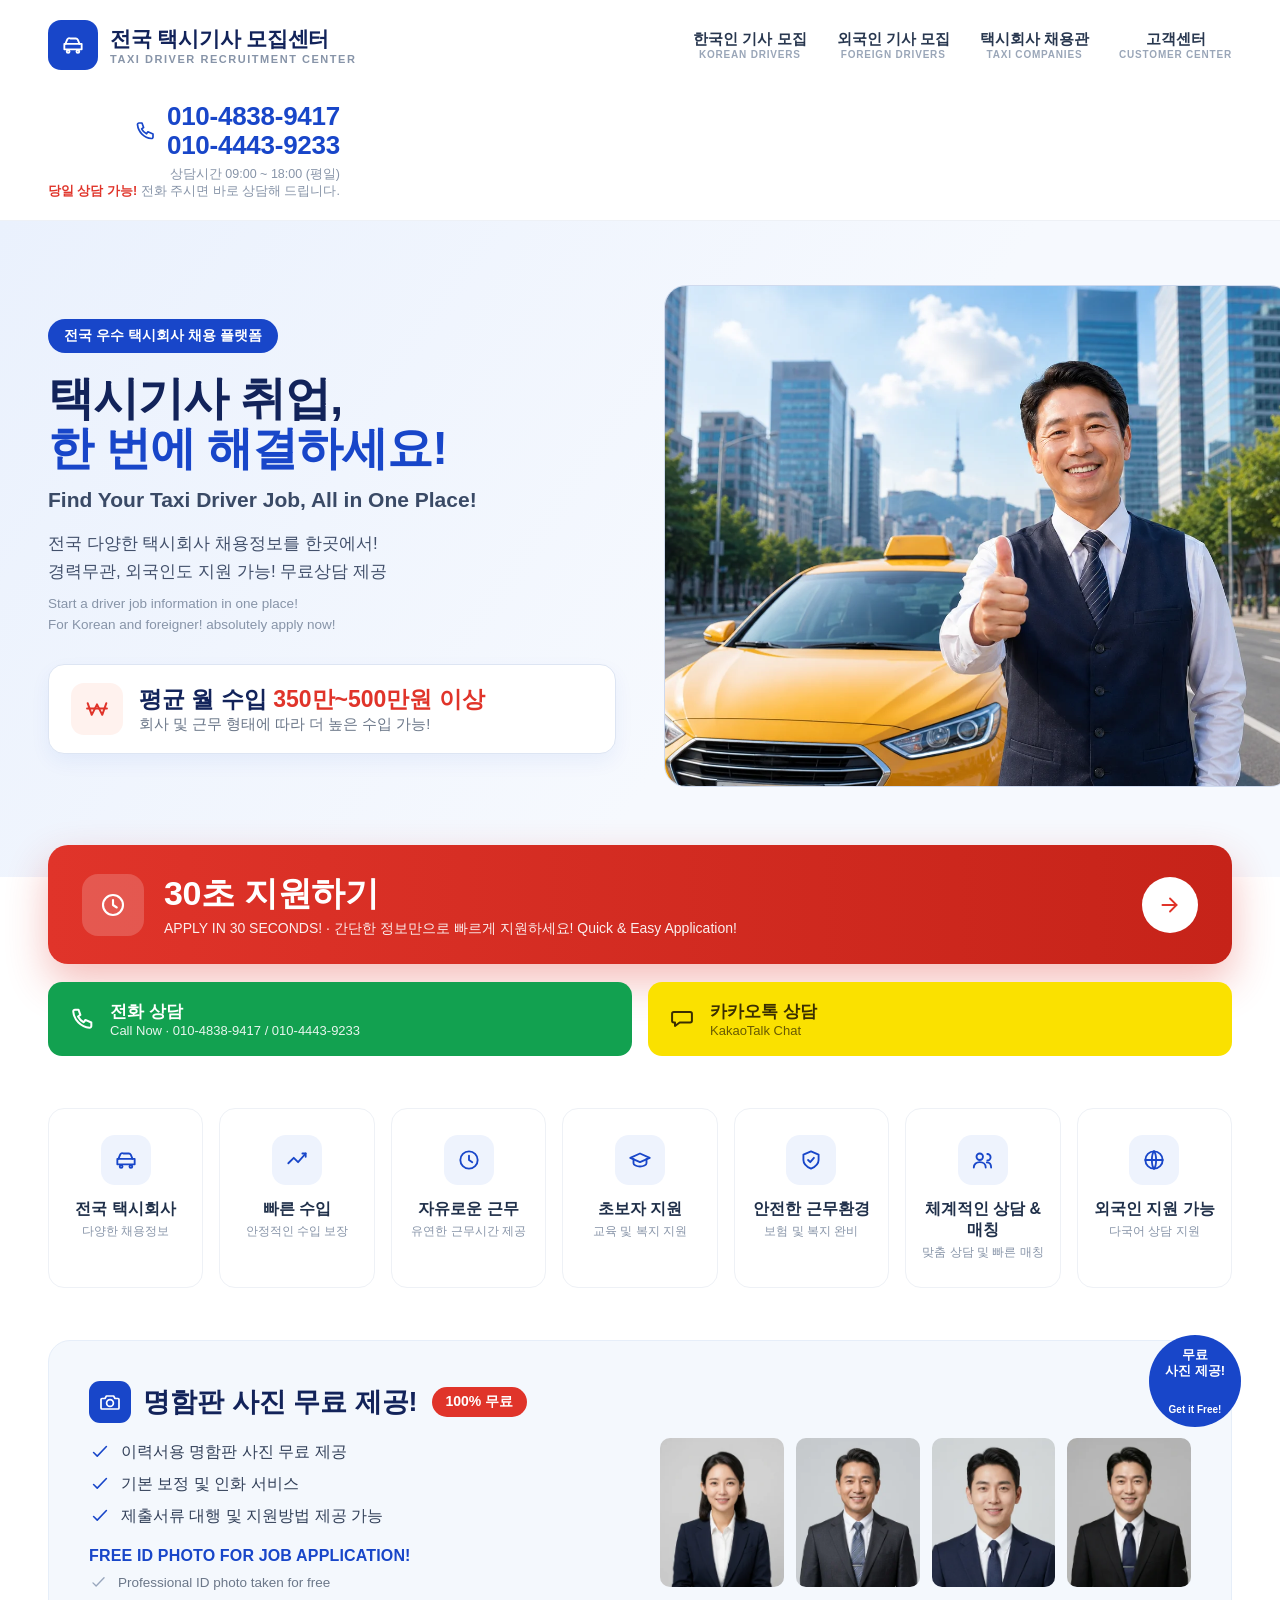
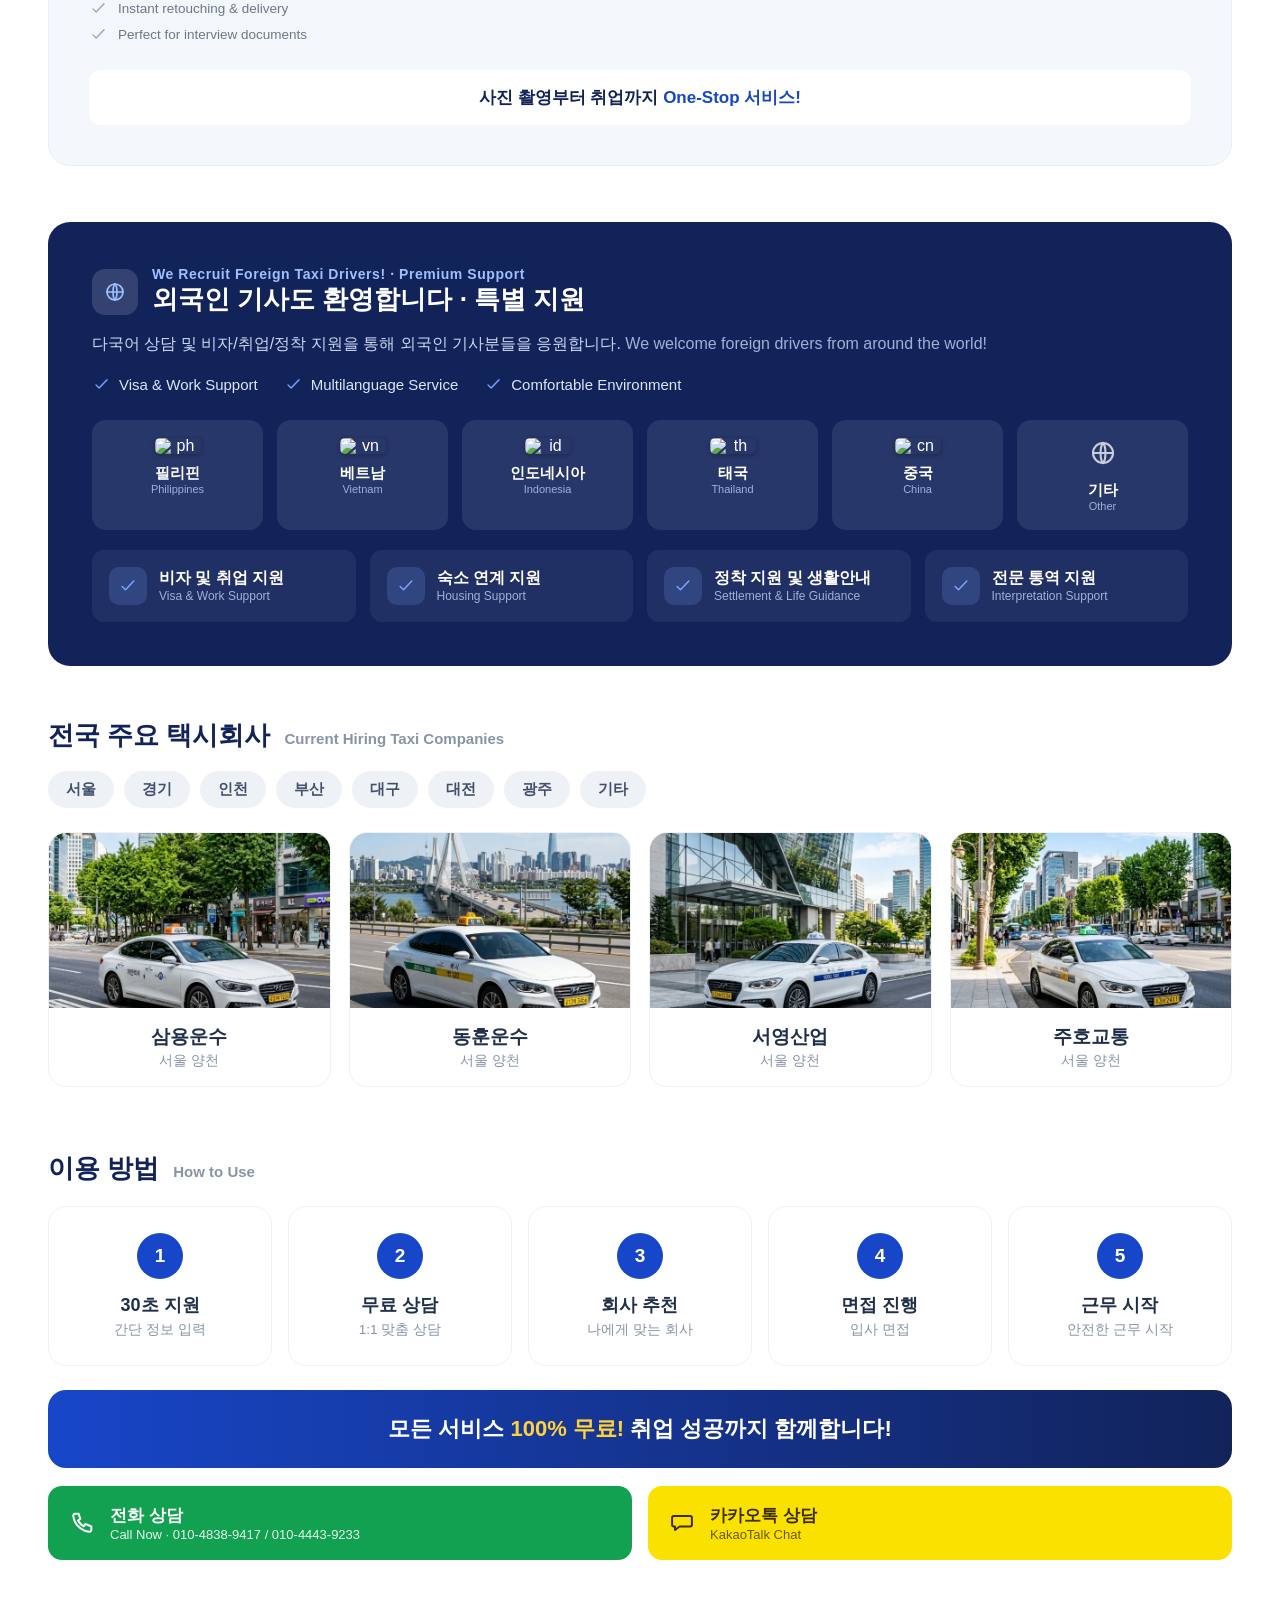
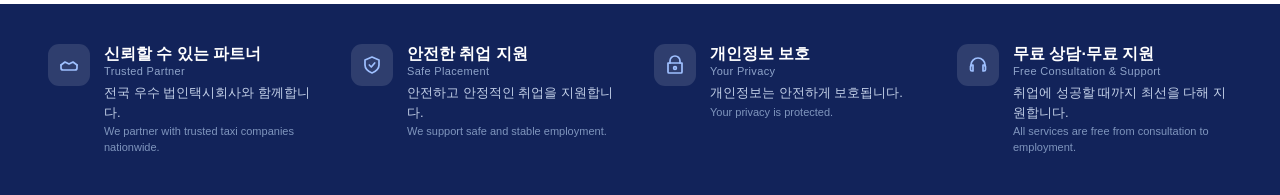
==== index.html @ dd4f8811 "택시기사 모집 랜딩페이지 초기 구현 Claude Design 원본(projectId bbf759b3)에서 4개 페이지를 정적 HTML로 재현하고, 준비 중 안내 페이지를 추가한다." ====
<!DOCTYPE html>
<html lang="ko">
<head>
<meta charset="utf-8">
<meta name="viewport" content="width=device-width, initial-scale=1">
<title>전국 택시기사 모집센터 | 택시기사 취업, 한 번에 해결하세요!</title>
<meta name="description" content="전국 다양한 택시회사 채용정보를 한곳에서! 경력무관, 외국인도 지원 가능! 무료상담 제공.">
<link rel="stylesheet" href="https://cdn.jsdelivr.net/gh/orioncactus/pretendard/dist/web/static/pretendard.css">
<link rel="stylesheet" href="assets/css/base.css">
<script src="assets/js/layout.js"></script>
<link rel="stylesheet" href="assets/css/landing.css">
</head>
<body>

<div class="page">

  <!-- header -->
  <site-header></site-header>

  <!-- hero -->
  <section class="hero">
    <div class="wrap hero-inner">
      <div class="hero-grid">
        <div>
          <span class="hero-badge">전국 우수 택시회사 채용 플랫폼</span>
          <h1 class="hero-title">택시기사 취업,<br><span>한 번에 해결하세요!</span></h1>
          <div class="hero-sub-en">Find Your Taxi Driver Job, All in One Place!</div>
          <p class="hero-desc">전국 다양한 택시회사 채용정보를 한곳에서!<br>경력무관, 외국인도 지원 가능! 무료상담 제공</p>
          <p class="hero-desc-en">Start a driver job information in one place!<br>For Korean and foreigner! absolutely apply now!</p>
          <div class="hero-income">
            <div class="hero-income-icon"><svg class="ico"><use href="#ic-won"/></svg></div>
            <div>
              <div class="hero-income-title">평균 월 수입 <span>350만~500만원 이상</span></div>
              <div class="hero-income-note">회사 및 근무 형태에 따라 더 높은 수입 가능!</div>
            </div>
          </div>
        </div>
        <div class="hero-photo">
          <img src="assets/img/hero.webp" alt="택시 앞에 선 택시기사">
        </div>
      </div>
    </div>
  </section>

  <!-- 30s CTA + consult -->
  <div class="wrap cta-wrap">
    <a href="#" class="cta-apply" data-apply-open>
      <div class="cta-apply-left">
        <div class="cta-apply-icon"><svg class="ico"><use href="#ic-clock"/></svg></div>
        <div>
          <div class="cta-apply-title">30초 지원하기</div>
          <div class="cta-apply-sub">APPLY IN 30 SECONDS! · 간단한 정보만으로 빠르게 지원하세요! Quick &amp; Easy Application!</div>
        </div>
      </div>
      <div class="cta-apply-arrow"><svg class="ico"><use href="#ic-arrow"/></svg></div>
    </a>
    <div class="consult-row">
      <a href="tel:01048389417" class="consult consult-call">
        <span class="consult-icon"><svg class="ico"><use href="#ic-phone"/></svg></span>
        <span><span class="consult-ko">전화 상담</span><span class="consult-en">Call Now · 010-4838-9417 / 010-4443-9233</span></span>
      </a>
      <a href="#" class="consult consult-kakao">
        <span class="consult-icon"><svg class="ico"><use href="#ic-chat"/></svg></span>
        <span><span class="consult-ko">카카오톡 상담</span><span class="consult-en">KakaoTalk Chat</span></span>
      </a>
    </div>
  </div>

  <!-- feature icons -->
  <section>
    <div class="wrap features-wrap">
      <div class="features">
        <div class="feature"><div class="feature-icon"><svg class="ico"><use href="#ic-car"/></svg></div><div class="feature-ko">전국 택시회사</div><div class="feature-en">다양한 채용정보</div></div>
        <div class="feature"><div class="feature-icon"><svg class="ico"><use href="#ic-income"/></svg></div><div class="feature-ko">빠른 수입</div><div class="feature-en">안정적인 수입 보장</div></div>
        <div class="feature"><div class="feature-icon"><svg class="ico"><use href="#ic-clock"/></svg></div><div class="feature-ko">자유로운 근무</div><div class="feature-en">유연한 근무시간 제공</div></div>
        <div class="feature"><div class="feature-icon"><svg class="ico"><use href="#ic-edu"/></svg></div><div class="feature-ko">초보자 지원</div><div class="feature-en">교육 및 복지 지원</div></div>
        <div class="feature"><div class="feature-icon"><svg class="ico"><use href="#ic-shield"/></svg></div><div class="feature-ko">안전한 근무환경</div><div class="feature-en">보험 및 복지 완비</div></div>
        <div class="feature"><div class="feature-icon"><svg class="ico"><use href="#ic-match"/></svg></div><div class="feature-ko">체계적인 상담 &amp; 매칭</div><div class="feature-en">맞춤 상담 및 빠른 매칭</div></div>
        <div class="feature"><div class="feature-icon"><svg class="ico"><use href="#ic-globe"/></svg></div><div class="feature-ko">외국인 지원 가능</div><div class="feature-en">다국어 상담 지원</div></div>
      </div>
    </div>
  </section>

  <!-- ID photo -->
  <section>
    <div class="wrap idphoto-wrap">
      <div class="idphoto">
        <div class="idphoto-grid">
          <div>
            <div class="idphoto-head">
              <div class="idphoto-head-main">
                <div class="idphoto-head-icon"><svg class="ico"><use href="#ic-camera"/></svg></div>
                <span class="idphoto-title">명함판 사진 무료 제공!</span>
              </div>
              <span class="idphoto-free">100% 무료</span>
            </div>
            <div class="idphoto-list-ko">
              <div><span class="tick"><svg class="ico"><use href="#ic-check"/></svg></span>이력서용 명함판 사진 무료 제공</div>
              <div><span class="tick"><svg class="ico"><use href="#ic-check"/></svg></span>기본 보정 및 인화 서비스</div>
              <div><span class="tick"><svg class="ico"><use href="#ic-check"/></svg></span>제출서류 대행 및 지원방법 제공 가능</div>
            </div>
            <div class="idphoto-en-title">FREE ID PHOTO FOR JOB APPLICATION!</div>
            <div class="idphoto-list-en">
              <div><span class="tick tick-en"><svg class="ico"><use href="#ic-check"/></svg></span>Professional ID photo taken for free</div>
              <div><span class="tick tick-en"><svg class="ico"><use href="#ic-check"/></svg></span>Instant retouching &amp; delivery</div>
              <div><span class="tick tick-en"><svg class="ico"><use href="#ic-check"/></svg></span>Perfect for interview documents</div>
            </div>
          </div>
          <div class="idphoto-photos">
            <div class="idphoto-shot"><img src="assets/img/id-1.webp" alt="명함판 사진"></div>
            <div class="idphoto-shot"><img src="assets/img/id-2.webp" alt="명함판 사진"></div>
            <div class="idphoto-shot"><img src="assets/img/id-3.webp" alt="명함판 사진"></div>
            <div class="idphoto-shot"><img src="assets/img/id-4.webp" alt="명함판 사진"></div>
          </div>
        </div>
        <div class="idphoto-onestop">사진 촬영부터 취업까지 <span>One-Stop 서비스!</span></div>
        <div class="idphoto-stamp">무료<br>사진 제공!<span>Get it Free!</span></div>
      </div>
    </div>
  </section>

  <!-- foreign combined block -->
  <section>
    <div class="wrap foreign-wrap">
      <div class="foreign">
        <div class="foreign-head">
          <div class="foreign-head-icon"><svg class="ico"><use href="#ic-globe"/></svg></div>
          <div>
            <div class="foreign-head-en">We Recruit Foreign Taxi Drivers! · Premium Support</div>
            <div class="foreign-head-ko">외국인 기사도 환영합니다 · 특별 지원</div>
          </div>
        </div>
        <p class="foreign-desc">다국어 상담 및 비자/취업/정착 지원을 통해 외국인 기사분들을 응원합니다. <span>We welcome foreign drivers from around the world!</span></p>
        <div class="foreign-benefits">
          <div><span class="tick tick-blue"><svg class="ico"><use href="#ic-check"/></svg></span>Visa &amp; Work Support</div>
          <div><span class="tick tick-blue"><svg class="ico"><use href="#ic-check"/></svg></span>Multilanguage Service</div>
          <div><span class="tick tick-blue"><svg class="ico"><use href="#ic-check"/></svg></span>Comfortable Environment</div>
        </div>
        <div class="countries">
          <div class="country"><div class="country-flag"><img src="https://flagcdn.com/w80/ph.png" srcset="https://flagcdn.com/w160/ph.png 2x" alt="ph"></div><div class="country-ko">필리핀</div><div class="country-en">Philippines</div></div>
          <div class="country"><div class="country-flag"><img src="https://flagcdn.com/w80/vn.png" srcset="https://flagcdn.com/w160/vn.png 2x" alt="vn"></div><div class="country-ko">베트남</div><div class="country-en">Vietnam</div></div>
          <div class="country"><div class="country-flag"><img src="https://flagcdn.com/w80/id.png" srcset="https://flagcdn.com/w160/id.png 2x" alt="id"></div><div class="country-ko">인도네시아</div><div class="country-en">Indonesia</div></div>
          <div class="country"><div class="country-flag"><img src="https://flagcdn.com/w80/th.png" srcset="https://flagcdn.com/w160/th.png 2x" alt="th"></div><div class="country-ko">태국</div><div class="country-en">Thailand</div></div>
          <div class="country"><div class="country-flag"><img src="https://flagcdn.com/w80/cn.png" srcset="https://flagcdn.com/w160/cn.png 2x" alt="cn"></div><div class="country-ko">중국</div><div class="country-en">China</div></div>
          <div class="country"><div class="country-flag"><span class="country-other"><svg class="ico"><use href="#ic-globe"/></svg></span></div><div class="country-ko">기타</div><div class="country-en">Other</div></div>
        </div>
        <div class="supports">
          <div class="support"><span class="support-icon"><svg class="ico"><use href="#ic-check"/></svg></span><div><div class="support-ko">비자 및 취업 지원</div><div class="support-en">Visa &amp; Work Support</div></div></div>
          <div class="support"><span class="support-icon"><svg class="ico"><use href="#ic-check"/></svg></span><div><div class="support-ko">숙소 연계 지원</div><div class="support-en">Housing Support</div></div></div>
          <div class="support"><span class="support-icon"><svg class="ico"><use href="#ic-check"/></svg></span><div><div class="support-ko">정착 지원 및 생활안내</div><div class="support-en">Settlement &amp; Life Guidance</div></div></div>
          <div class="support"><span class="support-icon"><svg class="ico"><use href="#ic-check"/></svg></span><div><div class="support-ko">전문 통역 지원</div><div class="support-en">Interpretation Support</div></div></div>
        </div>
      </div>
    </div>
  </section>

  <!-- companies -->
  <section id="companies">
    <div class="wrap companies-wrap">
      <div class="section-head"><span class="section-ko">전국 주요 택시회사</span><span class="section-en">Current Hiring Taxi Companies</span></div>
      <div class="regions">
        <span>서울</span><span>경기</span><span>인천</span><span>부산</span><span>대구</span><span>대전</span><span>광주</span><span>기타</span>
      </div>
      <div class="companies">
        <div class="company"><div class="company-photo"><img src="assets/img/company-1.webp" alt="삼용운수"></div><div class="company-body"><div class="company-name">삼용운수</div><div class="company-loc">서울 양천</div></div></div>
        <div class="company"><div class="company-photo"><img src="assets/img/company-2.webp" alt="동훈운수"></div><div class="company-body"><div class="company-name">동훈운수</div><div class="company-loc">서울 양천</div></div></div>
        <div class="company"><div class="company-photo"><img src="assets/img/company-3.webp" alt="서영산업"></div><div class="company-body"><div class="company-name">서영산업</div><div class="company-loc">서울 양천</div></div></div>
        <div class="company"><div class="company-photo"><img src="assets/img/company-4.webp" alt="주호교통"></div><div class="company-body"><div class="company-name">주호교통</div><div class="company-loc">서울 양천</div></div></div>
      </div>
    </div>
  </section>

  <!-- how to use -->
  <section>
    <div class="wrap steps-wrap">
      <div class="section-head"><span class="section-ko">이용 방법</span><span class="section-en">How to Use</span></div>
      <div class="steps">
        <div class="step"><div class="step-n">1</div><div class="step-ko">30초 지원</div><div class="step-en">간단 정보 입력</div></div>
        <div class="step"><div class="step-n">2</div><div class="step-ko">무료 상담</div><div class="step-en">1:1 맞춤 상담</div></div>
        <div class="step"><div class="step-n">3</div><div class="step-ko">회사 추천</div><div class="step-en">나에게 맞는 회사</div></div>
        <div class="step"><div class="step-n">4</div><div class="step-ko">면접 진행</div><div class="step-en">입사 면접</div></div>
        <div class="step"><div class="step-n">5</div><div class="step-ko">근무 시작</div><div class="step-en">안전한 근무 시작</div></div>
      </div>
      <div class="steps-banner">모든 서비스 <span>100% 무료!</span> 취업 성공까지 함께합니다!</div>
      <div class="consult-row consult-row-bottom">
        <a href="tel:01048389417" class="consult consult-call">
          <span class="consult-icon"><svg class="ico"><use href="#ic-phone"/></svg></span>
          <span><span class="consult-ko">전화 상담</span><span class="consult-en">Call Now · 010-4838-9417 / 010-4443-9233</span></span>
        </a>
        <a href="#" class="consult consult-kakao">
          <span class="consult-icon"><svg class="ico"><use href="#ic-chat"/></svg></span>
          <span><span class="consult-ko">카카오톡 상담</span><span class="consult-en">KakaoTalk Chat</span></span>
        </a>
      </div>
    </div>
  </section>

  <!-- footer -->
  <site-footer></site-footer>

</div>

<script src="assets/js/main.js"></script>
</body>
</html>
---- assets/css/base.css ----
/* 공통: 리셋 / 아이콘 / 헤더 / 푸터 / 상담 버튼 / 지원 모달 */

*{box-sizing:border-box;margin:0;padding:0}
html{-webkit-text-size-adjust:100%}
body{font-family:'Pretendard',-apple-system,BlinkMacSystemFont,sans-serif;-webkit-font-smoothing:antialiased;text-rendering:optimizeLegibility}
body.nav-open{overflow:hidden}
a{color:inherit;text-decoration:none}
a:hover{opacity:.88}
img{display:block;max-width:100%}

@media (prefers-reduced-motion:reduce){
  *{animation-duration:.01ms!important;animation-iteration-count:1!important;transition-duration:.01ms!important}
}

/* 화면에는 숨기고 스크린리더에만 읽히는 텍스트 */
.sr-only{position:absolute;width:1px;height:1px;padding:0;margin:-1px;overflow:hidden;clip:rect(0,0,0,0);white-space:nowrap;border:0}

.sprite{display:none}
.ico{width:100%;height:100%;display:block;fill:none;stroke:currentColor;stroke-width:1.7;stroke-linecap:round;stroke-linejoin:round}
.ico-fill{fill:currentColor;stroke:none}

.page{width:100%;background:#fff;color:#16233d}
.wrap{max-width:1400px;margin:0 auto;width:100%}

/* ---------- header ---------- */
.site-header{border-bottom:1px solid #eef1f6;background:#fff}
.header-inner{padding:20px 48px;display:flex;align-items:center;justify-content:space-between;gap:32px;flex-wrap:wrap}
.brand{display:flex;align-items:center;gap:12px}
.brand-mark{width:50px;height:50px;border-radius:13px;background:#1846c9;color:#fff;padding:12px;flex:none}
.brand-ko{font-size:21px;font-weight:800;color:#12235a;letter-spacing:-.01em}
.brand-en{font-size:11px;letter-spacing:.14em;color:#8794a8;font-weight:600}
.site-nav{display:flex;gap:30px;flex-wrap:wrap}
.site-nav a{text-align:center}
.nav-ko{display:block;font-size:15px;font-weight:700;color:#28374f}
.nav-en{display:block;font-size:10px;letter-spacing:.08em;color:#9aa6b8;font-weight:600}
.site-nav a.is-active .nav-ko{color:#1846c9}

/* 데스크톱에서는 햄버거·드로어 전용 요소를 숨긴다 */
.header-actions{display:none}
.nav-head{display:none}
.nav-contact{display:none}
.nav-backdrop{display:none}
.header-contact{text-align:right}
.header-tel{display:flex;align-items:center;gap:10px;justify-content:flex-end;color:#1846c9;font-weight:800;font-size:26px;letter-spacing:-.01em}
.tel-icon{width:24px;height:24px;display:block;flex:none}
.tel-nums{display:flex;flex-direction:column;align-items:flex-start;line-height:1.12}
.header-hours{font-size:12.5px;color:#8794a8;margin-top:6px}
.header-today{font-size:12.5px;color:#e0342a;font-weight:700}
.header-today span{color:#8794a8;font-weight:500}

/* ---------- section head ---------- */
.section-head{display:flex;align-items:baseline;gap:14px;flex-wrap:wrap}
.section-ko{font-size:26px;font-weight:800;color:#12235a}
.section-en{font-size:15px;color:#8794a8;font-weight:600}

/* ---------- consult buttons ---------- */
.consult-row{padding-top:18px;display:grid;grid-template-columns:repeat(auto-fit,minmax(min(100%, 240px), 1fr));gap:16px}
.consult{display:flex;align-items:center;gap:14px;border-radius:14px;padding:18px 20px}
.consult-call{background:#12a150;color:#fff}
.consult-kakao{background:#fae100;color:#3a2e00}
.consult-icon{width:28px;height:28px;display:block;flex:none}
.consult-ko{display:block;font-size:17px;font-weight:700}
.consult-en{display:block;font-size:13px;opacity:.9}
.consult-kakao .consult-en{opacity:.75}

/* ---------- footer ---------- */
.site-footer{background:#12235a;color:#fff}
.footer-inner{padding:40px 48px;display:grid;grid-template-columns:repeat(auto-fit,minmax(min(100%, 260px), 1fr));gap:28px}
.footer-col{display:flex;gap:14px}
.footer-icon{width:42px;height:42px;display:block;background:rgba(255,255,255,.12);border-radius:11px;padding:9px;flex:none;color:#9fc0ff}
.footer-ko{font-size:16px;font-weight:800}
.footer-en{font-size:11px;color:#8ea3c9;letter-spacing:.03em}
.footer-d1{font-size:13px;color:#c3d0e8;margin-top:6px;line-height:1.5}
.footer-d2{font-size:11px;color:#7f95bd;margin-top:2px;line-height:1.4}

/* ---------- apply modal ---------- */
@keyframes popIn{0%{transform:scale(.94);opacity:0}100%{transform:scale(1);opacity:1}}
.modal-overlay{position:fixed;inset:0;z-index:1000;background:rgba(10,20,45,.55);backdrop-filter:blur(3px);display:flex;align-items:flex-start;justify-content:center;padding:32px 16px;overflow:auto}
.modal-overlay[hidden]{display:none}
.modal{max-width:720px;width:100%;background:#fff;border-radius:22px;overflow:hidden;box-shadow:0 30px 80px rgba(0,0,0,.42);position:relative;animation:popIn .3s ease}
.modal-close{position:absolute;top:16px;right:16px;z-index:5;width:40px;height:40px;border:none;border-radius:50%;background:rgba(255,255,255,.18);color:#fff;cursor:pointer;padding:9px}

.modal-hero{background:linear-gradient(120deg,#1846c9 0%,#12235a 100%);padding:34px 40px;display:grid;grid-template-columns:1.2fr .8fr;gap:16px;align-items:center}
.modal-hero-title{font-size:clamp(34px,4.4vw,48px);font-weight:800;line-height:1.02;letter-spacing:-.02em;color:#fff}
.modal-hero-title span{color:#ffd23c}
.modal-hero-title-en{font-size:clamp(20px,2.6vw,26px);font-weight:800;color:#fff;letter-spacing:-.01em;margin-top:4px}
.modal-hero-rule{width:44px;height:3px;background:rgba(255,255,255,.4);border-radius:2px;margin:16px 0 12px}
.modal-hero-ko{font-size:17px;font-weight:700;color:#fff}
.modal-hero-en{font-size:14px;color:#c3d0ee;margin-top:3px}
.modal-hero-badge-box{display:flex;align-items:center;justify-content:center}
.modal-hero-badge{width:128px;height:128px;border-radius:50%;background:rgba(255,255,255,.1);border:3px solid rgba(255,255,255,.35);display:grid;place-items:center;text-align:center;flex:none;position:relative}
.modal-hero-badge-tab{position:absolute;top:-9px;width:16px;height:14px;border-radius:4px;background:#fff}
.modal-hero-badge-n{font-size:44px;font-weight:800;color:#fff;line-height:1}
.modal-hero-badge-sec{font-size:14px;font-weight:800;letter-spacing:.22em;color:#ffd23c;margin-top:-2px}

.modal-chips{padding:20px 40px;border-bottom:1px solid #eef1f6;display:grid;grid-template-columns:1fr 1fr;gap:14px}
.modal-chip{display:flex;align-items:center;gap:13px}
.modal-chip-icon{width:44px;height:44px;border-radius:12px;background:#eef3fd;color:#1846c9;padding:11px;flex:none}
.modal-chip-ko{font-size:15px;font-weight:800;color:#12235a;line-height:1.2}
.modal-chip-en{font-size:12px;color:#8794a8;margin-top:2px}

.modal-body{padding:30px 40px 38px}
.modal-form-head{display:flex;align-items:center;gap:14px;justify-content:center;text-align:center}
.modal-form-head-icon{width:52px;height:52px;border-radius:14px;background:#1846c9;color:#fff;padding:13px;flex:none}
.modal-form-ko{font-size:24px;font-weight:800;color:#12235a;letter-spacing:-.01em}
.modal-form-en{font-size:16px;font-weight:700;color:#1846c9}
.modal-divider{height:1px;background:#e6ecf5;margin:24px 0 28px}

.apply-form[hidden]{display:none}
.field-label{display:flex;align-items:center;gap:10px}
.field-n{width:26px;height:26px;border-radius:7px;background:#1846c9;color:#fff;display:grid;place-items:center;font-size:14px;font-weight:800;flex:none}
.field-text{font-size:17px;font-weight:800;color:#20304a}
.req{color:#e0342a}
.field-input{width:100%;margin:11px 0 22px;padding:16px 18px;font-size:16px;font-family:'Pretendard',sans-serif;color:#16233d;background:#f7f9fc;border:1.5px solid #dde5f3;border-radius:12px}
.field-input-tight{margin:11px 0 6px}
.field-input::placeholder{color:#9aa6b8}
.field-input:focus{outline:none;border-color:#1846c9;box-shadow:0 0 0 4px rgba(24,70,201,.12)}
.field-error-slot{min-height:22px;padding:4px 2px 0}
.field-error{font-size:13.5px;color:#e0342a;font-weight:600}
/* 봇만 채우는 허니팟. 화면에서 완전히 감추되 display:none 은 피한다. */
.apply-honey{position:absolute;left:-9999px;width:1px;height:1px;opacity:0}
.apply-submit{width:100%;margin-top:12px;border:none;cursor:pointer;display:flex;align-items:center;justify-content:center;gap:18px;background:linear-gradient(90deg,#1846c9,#1236a3);color:#fff;border-radius:14px;padding:20px;font-family:'Pretendard',sans-serif;box-shadow:0 14px 30px rgba(24,70,201,.3)}
.apply-submit:disabled{cursor:progress;opacity:.72;box-shadow:none}
.apply-submit-left{display:flex;align-items:center;gap:12px}
.apply-submit-icon{width:25px;height:25px;display:block}
.apply-submit-ko{font-size:21px;font-weight:800}
.apply-submit-sep{width:1px;height:26px;background:rgba(255,255,255,.35)}
.apply-submit-en{font-size:21px;font-weight:800;color:#ffd23c;letter-spacing:.02em}

.apply-done{background:#f1faf4;border:1px solid #cdebd8;border-radius:16px;padding:28px 26px;animation:popIn .35s ease}
.apply-done[hidden]{display:none}
.apply-done-row{display:flex;align-items:center;gap:16px}
.apply-done-icon{width:54px;height:54px;border-radius:50%;background:#12a150;color:#fff;padding:14px;flex:none}
.apply-done-icon2{width:50px;height:50px;border-radius:50%;background:#e3f4ea;color:#12a150;padding:13px;flex:none}
.apply-done-ko{font-size:21px;font-weight:800;color:#0e8a44}
.apply-done-en{font-size:14.5px;color:#3a5a48;margin-top:2px}
.apply-done-divider{border-top:1px dashed #c4e2cf;margin:20px 0}
.apply-done-ko2{font-size:18px;font-weight:800;color:#20304a}
.apply-done-en2{font-size:14.5px;color:#4a5c6e;margin-top:2px}
.apply-done-en2 span{color:#0e8a44;font-weight:800}
.apply-done-close{width:100%;margin-top:22px;border:none;cursor:pointer;background:#12235a;color:#fff;border-radius:12px;padding:16px;font-family:'Pretendard',sans-serif;font-size:16px;font-weight:800}

/* ---------- responsive (shared) ---------- */
@media (max-width:900px){
  .header-inner{padding:14px 20px;flex-wrap:nowrap;gap:12px}
  .brand-mark{width:42px;height:42px;border-radius:11px;padding:10px}
  .brand-ko{font-size:17px}
  .brand-en{font-size:9px;letter-spacing:.1em}

  /* 데스크톱 연락처 블록은 드로어 안의 사본(.nav-contact)으로 대체된다 */
  .header-contact{display:none}
  .header-actions{display:flex;align-items:center;gap:6px;margin-left:auto}

  .nav-call{width:44px;height:44px;border-radius:12px;background:#eef3fd;color:#1846c9;padding:11px;flex:none;display:block}
  .nav-toggle{width:44px;height:44px;border:none;background:transparent;color:#12235a;cursor:pointer;display:grid;place-items:center;flex:none}
  .nav-toggle-bars{position:relative;width:22px;height:16px;display:block}
  .nav-toggle-bars span{position:absolute;left:0;width:100%;height:2px;border-radius:2px;background:currentColor;transition:transform .25s ease,opacity .2s ease}
  .nav-toggle-bars span:nth-child(1){top:0}
  .nav-toggle-bars span:nth-child(2){top:7px}
  .nav-toggle-bars span:nth-child(3){top:14px}
  .nav-toggle.is-open .nav-toggle-bars span:nth-child(1){transform:translateY(7px) rotate(45deg)}
  .nav-toggle.is-open .nav-toggle-bars span:nth-child(2){opacity:0}
  .nav-toggle.is-open .nav-toggle-bars span:nth-child(3){transform:translateY(-7px) rotate(-45deg)}

  /* 우측 드로어 */
  .site-nav{position:fixed;top:0;right:0;bottom:0;width:min(320px,86vw);z-index:1200;background:#fff;box-shadow:-18px 0 48px rgba(10,20,45,.18);flex-direction:column;flex-wrap:nowrap;align-items:stretch;gap:0;padding:18px 24px 32px;overflow-y:auto;transform:translateX(100%);transition:transform .28s ease;-webkit-overflow-scrolling:touch}
  .site-nav.is-open{transform:none}
  .site-nav a{text-align:left;padding:16px 2px;border-bottom:1px solid #eef1f6}
  .nav-ko{font-size:17px}
  .nav-en{margin-top:2px}

  /* 드로어 상단: 로고 + 닫기 */
  .nav-head{display:flex;align-items:center;justify-content:space-between;gap:12px;padding-bottom:16px;border-bottom:1px solid #eef1f6}
  .nav-head .brand{padding:0;border-bottom:none;gap:10px}
  .nav-head .brand-mark{width:38px;height:38px;border-radius:10px;padding:9px}
  .nav-head .brand-ko{font-size:14px}
  .nav-head .brand-en{font-size:7.5px;letter-spacing:.09em}
  .nav-close{width:40px;height:40px;flex:none;border:none;border-radius:12px;background:#f2f5fa;color:#42506b;padding:11px;cursor:pointer}

  .nav-backdrop{display:block;position:fixed;inset:0;z-index:1190;background:rgba(10,20,45,.5);backdrop-filter:blur(2px)}
  .nav-backdrop[hidden]{display:none}

  .nav-contact{display:block;margin-top:26px;text-align:left}
  /* .site-nav a 의 목록 스타일(패딩·구분선)이 전화 링크에 적용되지 않게 한다 */
  .nav-contact .header-tel{justify-content:flex-start;font-size:22px;padding:0;border-bottom:none}
  .nav-contact .header-hours,.nav-contact .header-today{margin-top:6px;line-height:1.5}

  .footer-inner{padding-left:20px;padding-right:20px}

  .modal-overlay{padding:16px 12px}
  .modal{border-radius:18px}
  .modal-hero,.modal-chips,.modal-body{padding-left:24px;padding-right:24px}
  .modal-hero{grid-template-columns:1fr;padding-top:28px;padding-bottom:28px}
  .modal-hero-badge-box{display:none}
  .modal-chips{grid-template-columns:1fr}
  .modal-body{padding-top:24px;padding-bottom:28px}
  .apply-submit{flex-direction:column;gap:6px;padding:16px}
  .apply-submit-sep{display:none}
  .apply-submit-ko,.apply-submit-en{font-size:18px}
}

@media (max-width:560px){
  .header-inner{padding:12px 16px}
  .brand-ko{font-size:15.5px}
  .brand-en{font-size:8px}
  .footer-inner{padding-left:16px;padding-right:16px;gap:22px}
  .modal-hero,.modal-chips,.modal-body{padding-left:18px;padding-right:18px}
  .modal-hero-title{font-size:32px}
  .modal-hero-title-en{font-size:19px}
  .field-text{font-size:15.5px}
  .field-input{font-size:16px;padding:14px 16px} /* 16px 미만이면 iOS 가 확대한다 */
}
---- assets/css/landing.css ----
/* 랜딩페이지(index.html) 전용 */

/* ---------- hero ---------- */
.hero{background:linear-gradient(125deg,#eaf1fd 0%,#f6f9fe 60%);width:100%;height:656px}
.hero-inner{padding:64px 48px 40px}
.hero-grid{display:grid;grid-template-columns:repeat(auto-fit,minmax(min(100%, 360px), 1fr));gap:48px;align-items:center}
.hero-badge{display:inline-block;background:#1846c9;color:#fff;padding:8px 16px;border-radius:999px;font-size:14px;font-weight:700}
.hero-title{font-size:clamp(40px,3.6vw,60px);line-height:1.1;font-weight:800;color:#12235a;margin-top:20px;letter-spacing:-.02em}
.hero-title span{color:#1846c9}
.hero-sub-en{font-size:21px;color:#3a4a66;font-weight:700;margin-top:14px}
.hero-desc{font-size:17px;color:#42506b;margin-top:18px;line-height:1.65}
.hero-desc-en{font-size:13.5px;color:#8794a8;margin-top:8px;line-height:1.55}
.hero-income{display:flex;align-items:center;gap:16px;background:#fff;border:1px solid #dde5f3;border-radius:16px;padding:18px 22px;margin-top:28px;box-shadow:0 8px 20px rgba(24,70,201,.06)}
.hero-income-icon{width:52px;height:52px;border-radius:13px;background:#fff2ee;color:#e0342a;padding:12px;flex:none}
.hero-income-title{font-size:23px;font-weight:800;color:#12235a}
.hero-income-title span{color:#e0342a}
.hero-income-note{font-size:14.5px;color:#6b7789}
.hero-photo{aspect-ratio:5/4;height:502px;border-radius:22px;overflow:hidden;border:1px solid #cfdaee}
.hero-photo img{width:100%;height:100%;object-fit:cover}

/* ---------- 30s CTA ---------- */
.cta-wrap{padding:0 48px;position:relative;z-index:3;margin-top:-32px}
.cta-apply{cursor:pointer;display:flex;align-items:center;justify-content:space-between;gap:20px;background:linear-gradient(90deg,#e0342a,#c62319);color:#fff;border-radius:20px;padding:26px 34px;box-shadow:0 18px 42px rgba(224,52,42,.32);flex-wrap:wrap}
.cta-apply-left{display:flex;align-items:center;gap:20px}
.cta-apply-icon{width:62px;height:62px;border-radius:16px;background:rgba(255,255,255,.18);color:#fff;padding:16px;flex:none}
.cta-apply-title{font-size:34px;font-weight:800;letter-spacing:-.01em}
.cta-apply-sub{font-size:14px;opacity:.92;margin-top:3px}
.cta-apply-arrow{width:56px;height:56px;border-radius:50%;background:#fff;color:#e0342a;padding:15px;flex:none}
.consult-row-bottom{margin-top:18px;padding-top:0}

/* ---------- features ---------- */
.features-wrap{padding:52px 48px}
.features{display:grid;grid-template-columns:repeat(auto-fit,minmax(min(100%, 150px), 1fr));gap:16px}
.feature{border:1px solid #eef1f6;border-radius:16px;padding:26px 16px;text-align:center;background:#fff}
.feature-icon{width:50px;height:50px;border-radius:14px;background:#eef3fd;color:#1846c9;padding:12px;margin:0 auto 14px}
.feature-ko{font-size:16px;font-weight:700;color:#20304a}
.feature-en{font-size:12px;color:#8794a8;margin-top:3px}

/* ---------- ID photo ---------- */
.idphoto-wrap{padding:0 48px 20px}
.idphoto{background:#f4f8fd;border:1px solid #e6eef9;border-radius:22px;padding:40px;position:relative}
.idphoto-grid{display:grid;grid-template-columns:repeat(auto-fit,minmax(min(100%, 340px), 1fr));gap:40px;align-items:center}
.idphoto-head{display:flex;align-items:center;gap:14px;flex-wrap:wrap}
.idphoto-head-main{display:flex;align-items:center;gap:12px}
.idphoto-head-icon{width:42px;height:42px;border-radius:11px;background:#1846c9;color:#fff;padding:9px;flex:none}
.idphoto-title{font-size:27px;font-weight:800;color:#12235a}
.idphoto-free{background:#e0342a;color:#fff;font-size:14px;font-weight:800;padding:6px 14px;border-radius:999px}
.idphoto-list-ko{margin-top:18px;display:flex;flex-direction:column;gap:10px}
.idphoto-list-ko>div{display:flex;align-items:center;gap:10px;font-size:16px;color:#33415a}
.tick{width:22px;height:22px;display:block;color:#1846c9;flex:none}
.tick-en{width:19px;height:19px;color:#98a6bd}
.idphoto-en-title{margin-top:20px;font-size:16px;font-weight:800;color:#1846c9;letter-spacing:.01em}
.idphoto-list-en{margin-top:8px;display:flex;flex-direction:column;gap:7px}
.idphoto-list-en>div{display:flex;align-items:center;gap:10px;font-size:13.5px;color:#6b7789}
.idphoto-photos{display:flex;gap:12px;min-width:240px;width:100%;height:100%;align-items:center}
.idphoto-shot{aspect-ratio:5/6;border-radius:10px;overflow:hidden;width:100%}
.idphoto-shot img{width:100%;height:100%;object-fit:cover}
.idphoto-onestop{margin-top:26px;text-align:center;font-size:17px;font-weight:700;color:#12235a;background:#fff;border-radius:12px;padding:16px}
.idphoto-onestop span{color:#1846c9}
.idphoto-stamp{width:92px;height:92px;border-radius:50%;background:#1846c9;color:#fff;display:grid;place-items:center;text-align:center;font-size:13px;font-weight:800;line-height:1.3;position:absolute;right:-10px;top:-6px}
.idphoto-stamp span{font-size:10px}

/* ---------- foreign block ---------- */
.foreign-wrap{padding:36px 48px 0}
.foreign{background:#12235a;border-radius:22px;padding:44px;color:#fff}
.foreign-head{display:flex;align-items:center;gap:14px}
.foreign-head-icon{width:46px;height:46px;border-radius:13px;background:rgba(255,255,255,.14);color:#9fc0ff;padding:11px;flex:none}
.foreign-head-en{font-size:14px;font-weight:700;letter-spacing:.04em;color:#9fc0ff}
.foreign-head-ko{font-size:26px;font-weight:800}
.foreign-desc{font-size:16px;color:#cdd9f2;margin-top:14px;line-height:1.6}
.foreign-desc span{color:#9fb2d6}
.foreign-benefits{display:flex;gap:26px;flex-wrap:wrap;margin-top:18px}
.foreign-benefits>div{display:flex;align-items:center;gap:8px;font-size:15px;color:#dce6fa}
.tick-blue{width:19px;height:19px;color:#7ea8ff}
.countries{display:grid;grid-template-columns:repeat(auto-fit,minmax(min(100%, 130px), 1fr));gap:14px;margin-top:26px}
.country{background:rgba(255,255,255,.09);border-radius:14px;padding:18px 10px;text-align:center}
.country-flag{line-height:1}
.country-flag img{width:46px;height:auto;border-radius:5px;box-shadow:0 1px 5px rgba(0,0,0,.3);display:inline-block;margin:0 auto}
.country-other{width:30px;height:30px;display:inline-block;opacity:.75}
.country-ko{font-size:15px;font-weight:700;margin-top:10px}
.country-en{font-size:11px;color:#9fb2d6}
.supports{display:grid;grid-template-columns:repeat(auto-fit,minmax(min(100%, 260px), 1fr));gap:14px;margin-top:20px}
.support{display:flex;align-items:center;gap:12px;background:rgba(255,255,255,.06);border-radius:12px;padding:17px}
.support-icon{width:38px;height:38px;display:block;background:rgba(126,168,255,.18);color:#7ea8ff;border-radius:10px;padding:9px;flex:none}
.support-ko{font-size:16px;font-weight:700}
.support-en{font-size:12px;color:#9fb2d6}

/* ---------- companies ---------- */
.companies-wrap{padding:52px 48px 20px}
.regions{display:flex;gap:10px;flex-wrap:wrap;margin-top:18px}
.regions span{background:#eef1f6;color:#42506b;font-size:15px;font-weight:600;padding:9px 18px;border-radius:999px}
.companies{display:grid;grid-template-columns:repeat(auto-fit,minmax(min(100%, 240px), 1fr));gap:18px;margin-top:24px}
.company{border:1px solid #eef1f6;border-radius:18px;overflow:hidden;background:#fff}
.company-photo{aspect-ratio:16/10;overflow:hidden}
.company-photo img{width:100%;height:100%;object-fit:cover}
.company-body{padding:16px;text-align:center}
.company-name{font-size:19px;font-weight:800;color:#20304a}
.company-loc{font-size:14px;color:#8794a8;margin-top:2px}

/* ---------- how to use ---------- */
.steps-wrap{padding:44px 48px}
.steps{display:grid;grid-template-columns:repeat(auto-fit,minmax(min(100%, 180px), 1fr));gap:16px;margin-top:20px}
.step{border:1px solid #eef1f6;border-radius:18px;padding:26px 18px;text-align:center;background:#fff}
.step-n{width:46px;height:46px;border-radius:50%;background:#1846c9;color:#fff;display:grid;place-items:center;font-size:19px;font-weight:800;margin:0 auto 14px}
.step-ko{font-size:18px;font-weight:800;color:#20304a}
.step-en{font-size:13.5px;color:#8794a8;margin-top:4px}
.steps-banner{margin-top:24px;background:linear-gradient(90deg,#1846c9,#12235a);color:#fff;border-radius:18px;padding:24px 28px;text-align:center;font-size:22px;font-weight:800}
.steps-banner span{color:#ffd23c}

/* ---------- responsive ---------- */
@media (max-width:1100px){
  .hero{height:auto}
  .hero-photo{height:auto}
  .idphoto-stamp{right:-6px;top:-16px}
}
@media (max-width:900px){
  .hero-inner,.cta-wrap,.features-wrap,.idphoto-wrap,.foreign-wrap,.companies-wrap,.steps-wrap{padding-left:20px;padding-right:20px}
  .hero-inner{padding-top:36px;padding-bottom:32px}
  .hero-grid{gap:32px}
  .hero-title{font-size:clamp(32px,7.4vw,46px)}
  .hero-sub-en{font-size:18px;margin-top:10px}
  .hero-desc{font-size:16px;margin-top:14px}
  .hero-photo{aspect-ratio:16/11}
  .cta-apply{padding:22px 20px;flex-wrap:nowrap} /* 화살표가 줄바꿈되지 않도록 */
  .cta-apply-title{font-size:28px}
  .section-ko{font-size:22px}
  .idphoto{padding:28px}
  .idphoto-title{font-size:22px}
  .foreign{padding:28px}
  .foreign-head-ko{font-size:22px}
  .steps-banner{font-size:18px;padding:20px}
}
@media (max-width:560px){
  .hero-inner,.cta-wrap,.features-wrap,.idphoto-wrap,.foreign-wrap,.companies-wrap,.steps-wrap{padding-left:16px;padding-right:16px}
  .hero-title{font-size:30px}
  .hero-sub-en{font-size:16px}
  .hero-income{padding:14px 16px;gap:12px}
  .hero-income-icon{width:44px;height:44px;padding:10px}
  .hero-income-title{font-size:18px}
  .hero-income-note{font-size:13px}

  .cta-wrap{margin-top:-20px}
  .cta-apply{padding:20px 18px;gap:14px}
  .cta-apply-left{gap:14px}
  .cta-apply-icon{width:48px;height:48px;border-radius:13px;padding:12px}
  .cta-apply-title{font-size:24px}
  .cta-apply-sub{font-size:12px;line-height:1.45}
  .cta-apply-arrow{display:none} /* 카드 전체가 탭 영역이라 화살표는 장식이다 */

  .idphoto{padding:22px}
  .idphoto-title{font-size:20px}
  .idphoto-photos{flex-wrap:wrap}
  .idphoto-shot{width:calc(50% - 6px)}
  .idphoto-stamp{position:static;margin:20px auto 0}
  .idphoto-onestop{font-size:15px}

  .foreign{padding:22px}
  .foreign-head-ko{font-size:19px}
  .foreign-head-en{font-size:12px}
  .foreign-benefits{gap:10px}
  .foreign-benefits>div{width:100%}

  .section-ko{font-size:20px}
  .section-en{font-size:13px}
  .regions span{font-size:14px;padding:8px 14px}
  .steps-banner{font-size:16px;padding:18px;line-height:1.4}
}
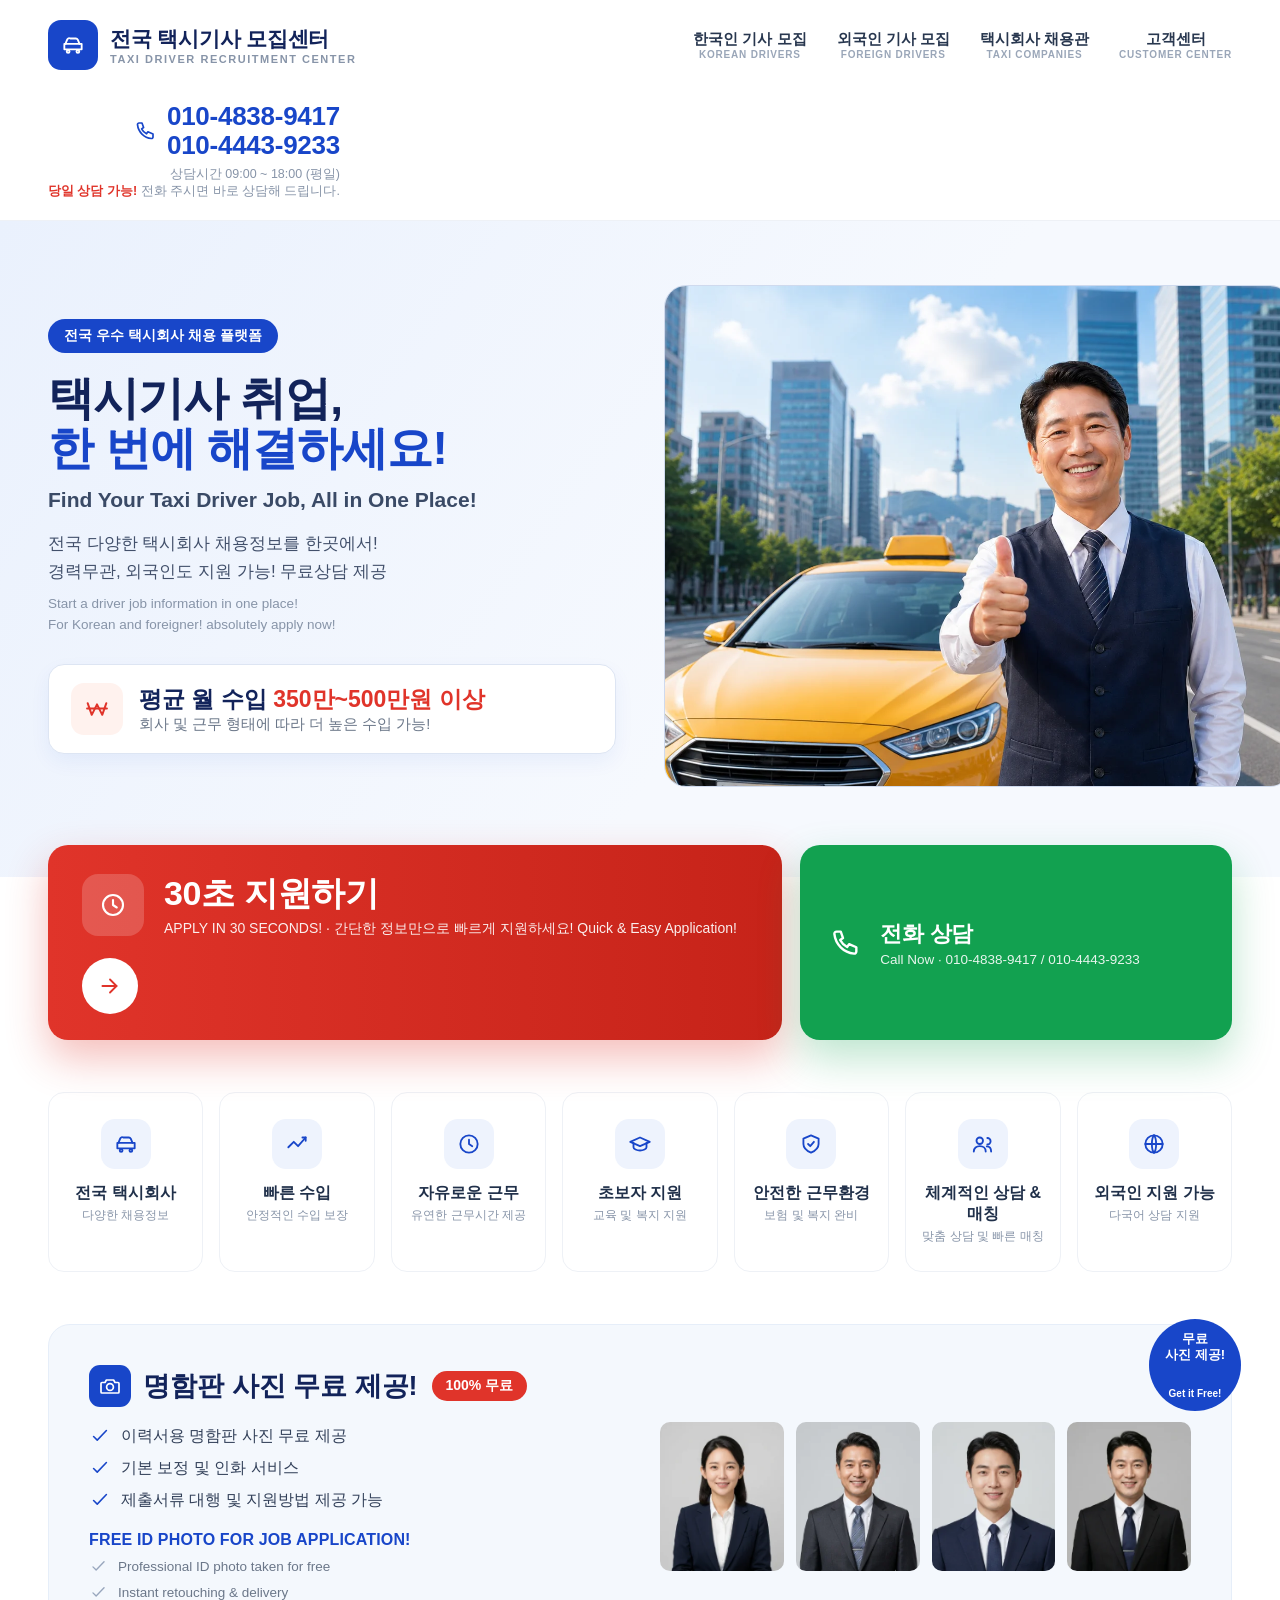
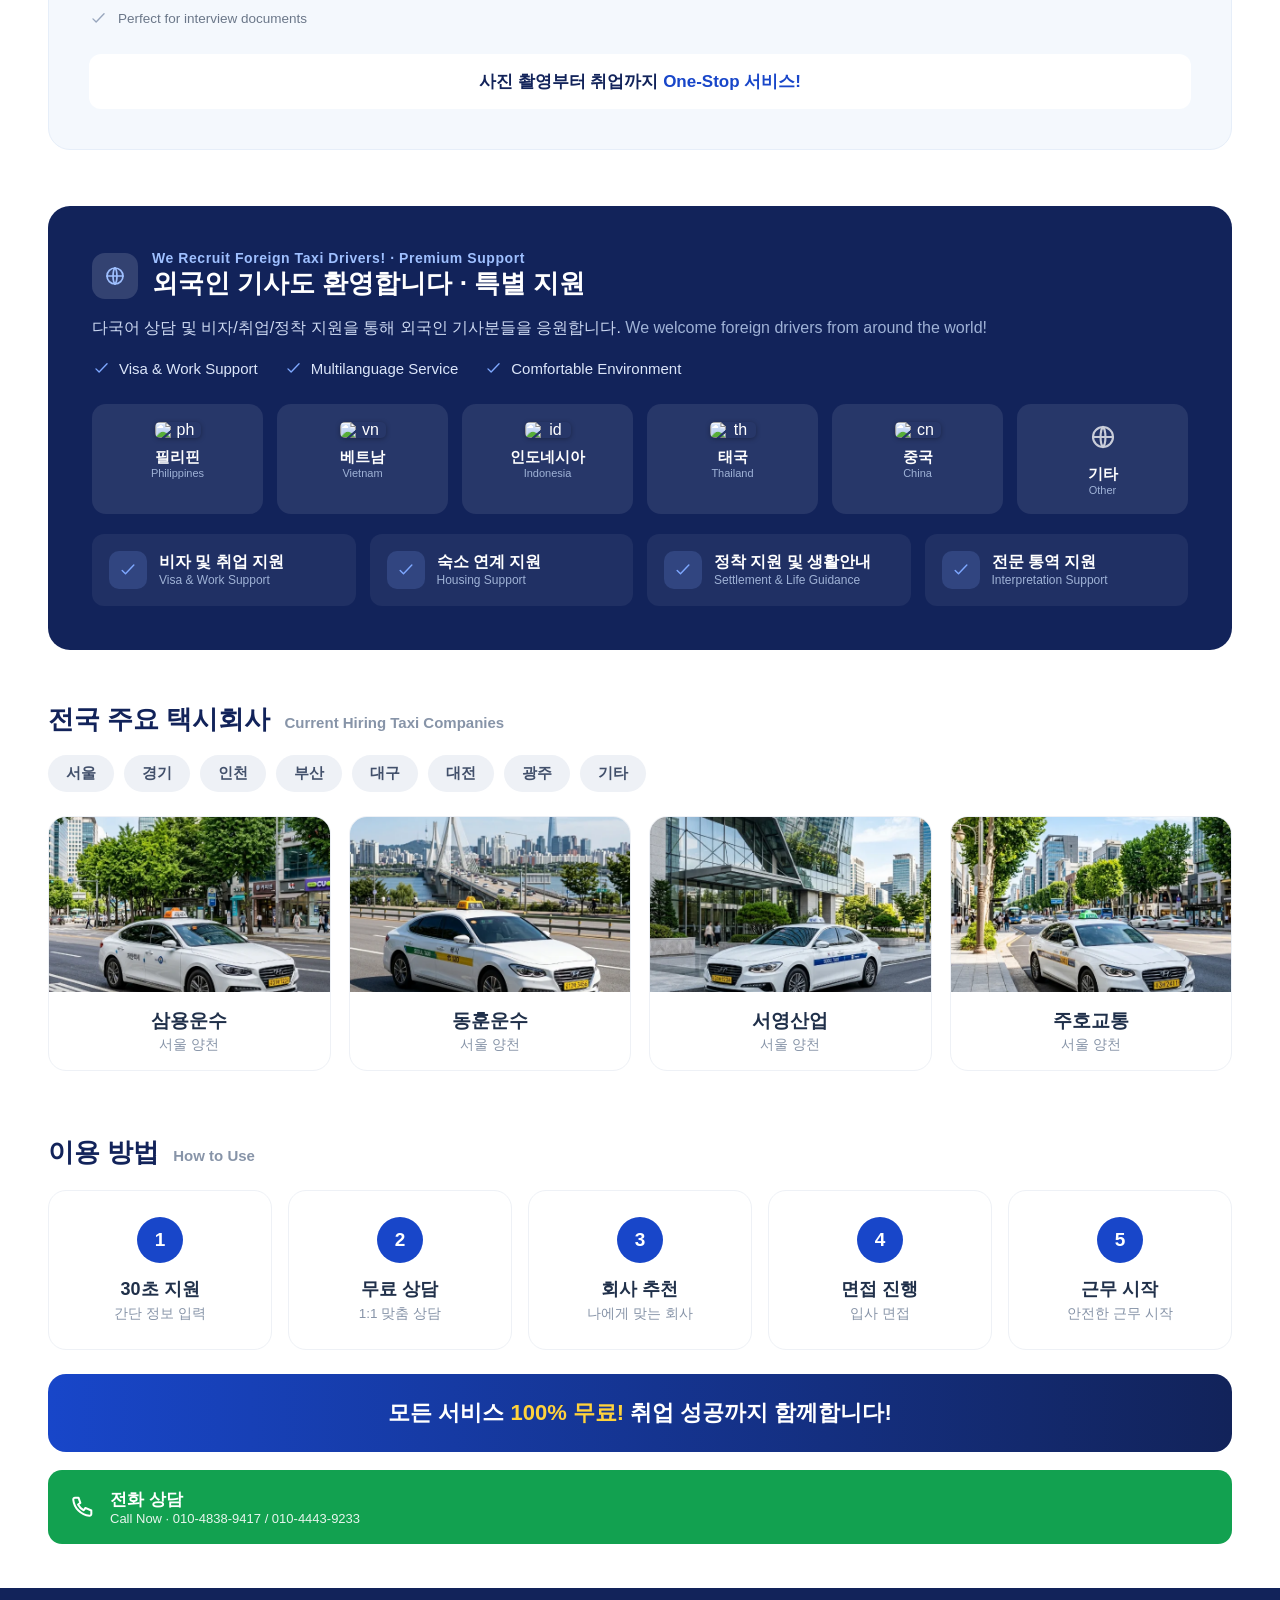
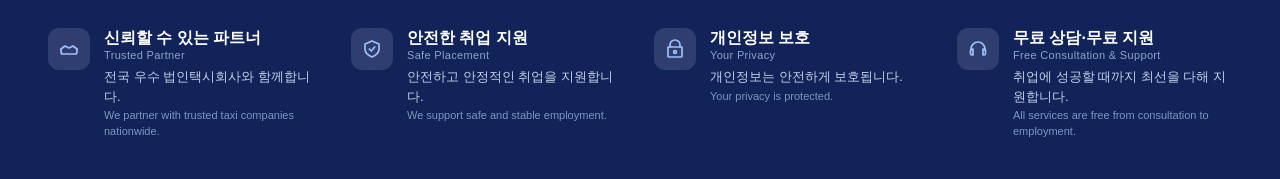
==== commit af578983: "카카오톡 상담 요소 전면 제거 및 CTA 레이아웃 재배치 - 랜딩: 30초 지원하기 아래 있던 전화/카카오톡 2단 버튼을 없애고,   30초 지원하기 옆에 전화 상담을 나란히 두는" ====
--- a/index.html
+++ b/index.html
@@ -44,24 +44,20 @@
 
   <!-- 30s CTA + consult -->
   <div class="wrap cta-wrap">
-    <a href="#" class="cta-apply" data-apply-open>
-      <div class="cta-apply-left">
-        <div class="cta-apply-icon"><svg class="ico"><use href="#ic-clock"/></svg></div>
-        <div>
-          <div class="cta-apply-title">30초 지원하기</div>
-          <div class="cta-apply-sub">APPLY IN 30 SECONDS! · 간단한 정보만으로 빠르게 지원하세요! Quick &amp; Easy Application!</div>
+    <div class="cta-row">
+      <a href="#" class="cta-apply" data-apply-open>
+        <div class="cta-apply-left">
+          <div class="cta-apply-icon"><svg class="ico"><use href="#ic-clock"/></svg></div>
+          <div>
+            <div class="cta-apply-title">30초 지원하기</div>
+            <div class="cta-apply-sub">APPLY IN 30 SECONDS! · 간단한 정보만으로 빠르게 지원하세요! Quick &amp; Easy Application!</div>
+          </div>
         </div>
-      </div>
-      <div class="cta-apply-arrow"><svg class="ico"><use href="#ic-arrow"/></svg></div>
-    </a>
-    <div class="consult-row">
-      <a href="tel:01048389417" class="consult consult-call">
+        <div class="cta-apply-arrow"><svg class="ico"><use href="#ic-arrow"/></svg></div>
+      </a>
+      <a href="tel:01048389417" class="consult consult-call cta-call">
         <span class="consult-icon"><svg class="ico"><use href="#ic-phone"/></svg></span>
         <span><span class="consult-ko">전화 상담</span><span class="consult-en">Call Now · 010-4838-9417 / 010-4443-9233</span></span>
-      </a>
-      <a href="#" class="consult consult-kakao">
-        <span class="consult-icon"><svg class="ico"><use href="#ic-chat"/></svg></span>
-        <span><span class="consult-ko">카카오톡 상담</span><span class="consult-en">KakaoTalk Chat</span></span>
       </a>
     </div>
   </div>
@@ -187,10 +183,6 @@
           <span class="consult-icon"><svg class="ico"><use href="#ic-phone"/></svg></span>
           <span><span class="consult-ko">전화 상담</span><span class="consult-en">Call Now · 010-4838-9417 / 010-4443-9233</span></span>
         </a>
-        <a href="#" class="consult consult-kakao">
-          <span class="consult-icon"><svg class="ico"><use href="#ic-chat"/></svg></span>
-          <span><span class="consult-ko">카카오톡 상담</span><span class="consult-en">KakaoTalk Chat</span></span>
-        </a>
       </div>
     </div>
   </section>
--- a/assets/css/base.css
+++ b/assets/css/base.css
@@ -57,11 +57,9 @@
 .consult-row{padding-top:18px;display:grid;grid-template-columns:repeat(auto-fit,minmax(min(100%, 240px), 1fr));gap:16px}
 .consult{display:flex;align-items:center;gap:14px;border-radius:14px;padding:18px 20px}
 .consult-call{background:#12a150;color:#fff}
-.consult-kakao{background:#fae100;color:#3a2e00}
 .consult-icon{width:28px;height:28px;display:block;flex:none}
 .consult-ko{display:block;font-size:17px;font-weight:700}
 .consult-en{display:block;font-size:13px;opacity:.9}
-.consult-kakao .consult-en{opacity:.75}
 
 /* ---------- footer ---------- */
 .site-footer{background:#12235a;color:#fff}
@@ -115,6 +113,8 @@
 .field-input-tight{margin:11px 0 6px}
 .field-input::placeholder{color:#9aa6b8}
 .field-input:focus{outline:none;border-color:#1846c9;box-shadow:0 0 0 4px rgba(24,70,201,.12)}
+.field-input.is-invalid{border-color:#e0342a;background:#fff8f7}
+.field-input.is-invalid:focus{border-color:#e0342a;box-shadow:0 0 0 4px rgba(224,52,42,.12)}
 .field-error-slot{min-height:22px;padding:4px 2px 0}
 .field-error{font-size:13.5px;color:#e0342a;font-weight:600}
 /* 봇만 채우는 허니팟. 화면에서 완전히 감추되 display:none 은 피한다. */
--- a/assets/css/landing.css
+++ b/assets/css/landing.css
@@ -18,8 +18,14 @@
 .hero-photo{aspect-ratio:5/4;height:502px;border-radius:22px;overflow:hidden;border:1px solid #cfdaee}
 .hero-photo img{width:100%;height:100%;object-fit:cover}
 
-/* ---------- 30s CTA ---------- */
+/* ---------- 30s CTA + 전화 상담 (가로 배치) ---------- */
 .cta-wrap{padding:0 48px;position:relative;z-index:3;margin-top:-32px}
+.cta-row{display:grid;grid-template-columns:1.7fr 1fr;gap:18px;align-items:stretch}
+/* 전화 상담 카드를 옆의 30초 카드와 같은 높이·모양으로 맞춘다 */
+.cta-call{border-radius:20px;padding:26px 28px;gap:18px;box-shadow:0 18px 42px rgba(18,161,80,.28)}
+.cta-call .consult-icon{width:34px;height:34px}
+.cta-call .consult-ko{font-size:22px;font-weight:800;letter-spacing:-.01em}
+.cta-call .consult-en{font-size:13.5px;margin-top:3px}
 .cta-apply{cursor:pointer;display:flex;align-items:center;justify-content:space-between;gap:20px;background:linear-gradient(90deg,#e0342a,#c62319);color:#fff;border-radius:20px;padding:26px 34px;box-shadow:0 18px 42px rgba(224,52,42,.32);flex-wrap:wrap}
 .cta-apply-left{display:flex;align-items:center;gap:20px}
 .cta-apply-icon{width:62px;height:62px;border-radius:16px;background:rgba(255,255,255,.18);color:#fff;padding:16px;flex:none}
@@ -121,8 +127,10 @@
   .hero-sub-en{font-size:18px;margin-top:10px}
   .hero-desc{font-size:16px;margin-top:14px}
   .hero-photo{aspect-ratio:16/11}
+  .cta-row{grid-template-columns:1fr;gap:14px}
   .cta-apply{padding:22px 20px;flex-wrap:nowrap} /* 화살표가 줄바꿈되지 않도록 */
   .cta-apply-title{font-size:28px}
+  .cta-call{padding:20px}
   .section-ko{font-size:22px}
   .idphoto{padding:28px}
   .idphoto-title{font-size:22px}
@@ -146,6 +154,9 @@
   .cta-apply-title{font-size:24px}
   .cta-apply-sub{font-size:12px;line-height:1.45}
   .cta-apply-arrow{display:none} /* 카드 전체가 탭 영역이라 화살표는 장식이다 */
+  .cta-call{padding:18px}
+  .cta-call .consult-ko{font-size:19px}
+  .cta-call .consult-en{font-size:12px}
 
   .idphoto{padding:22px}
   .idphoto-title{font-size:20px}
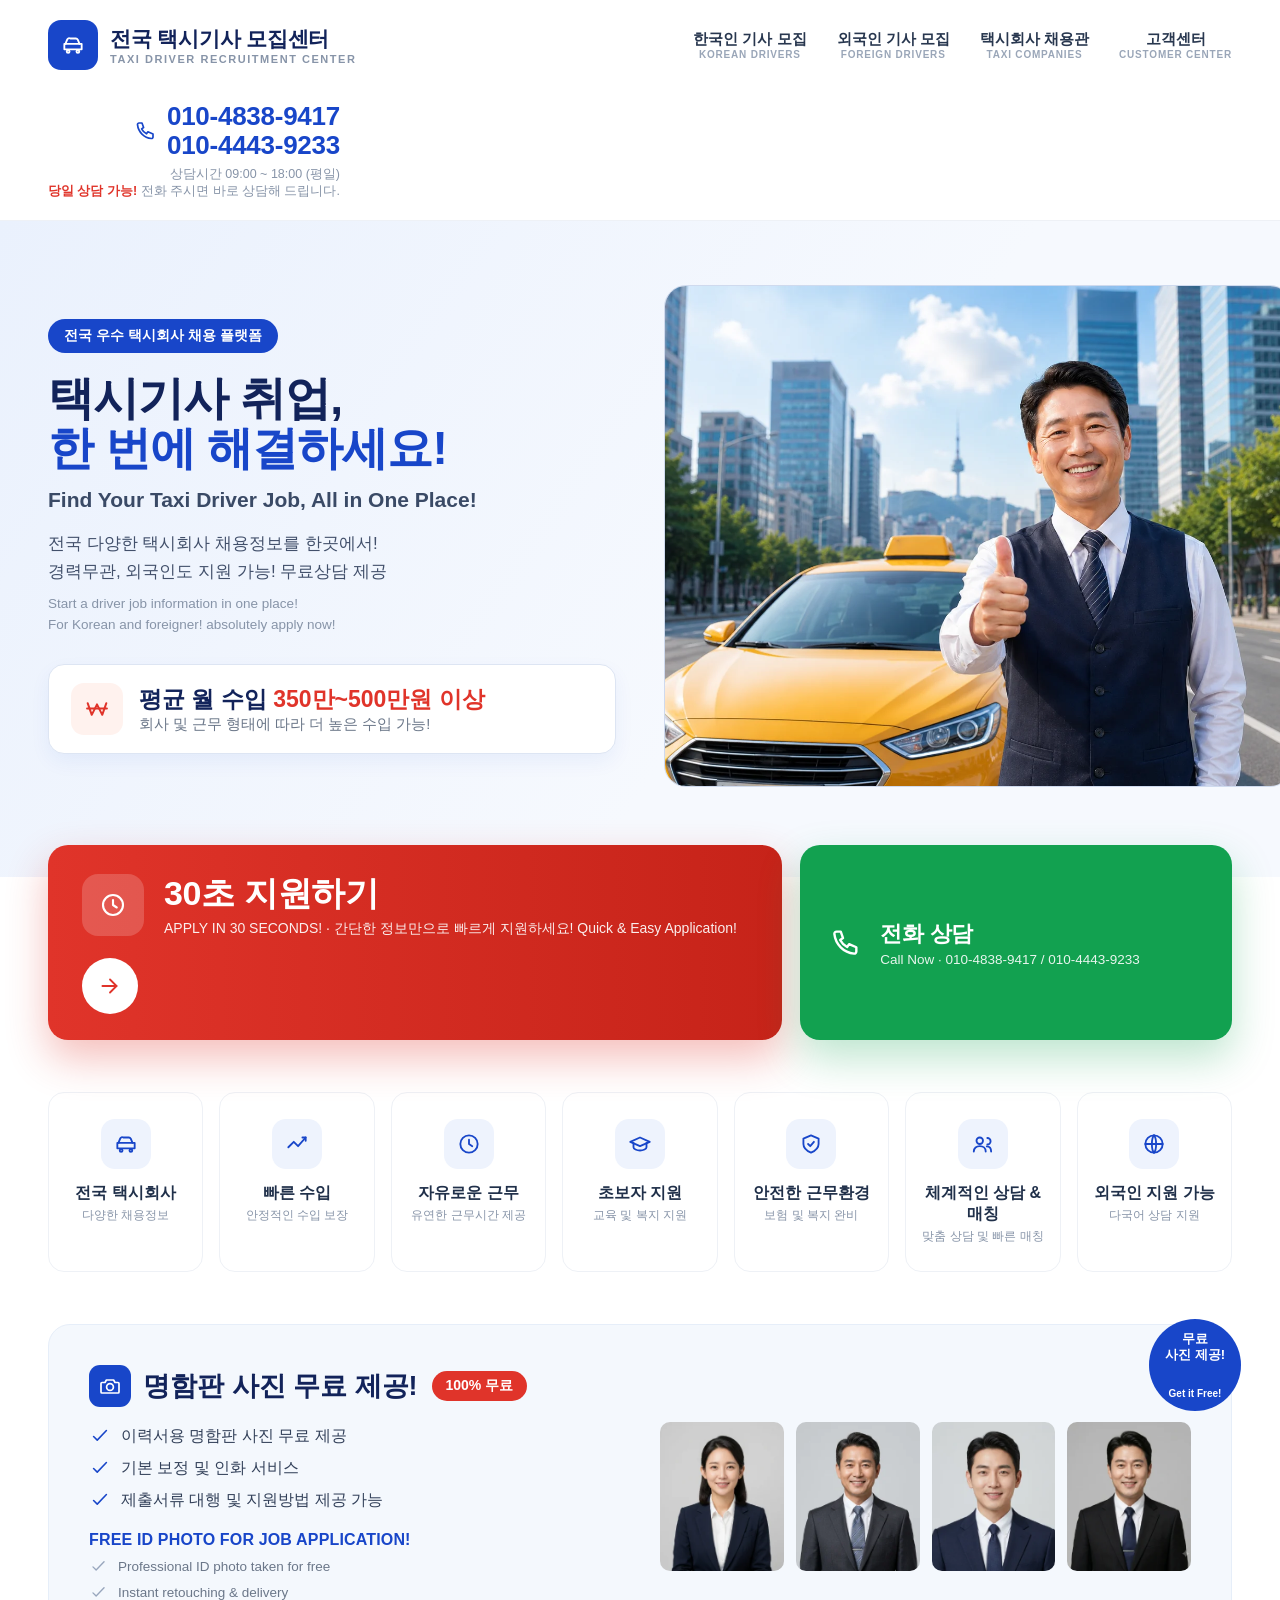
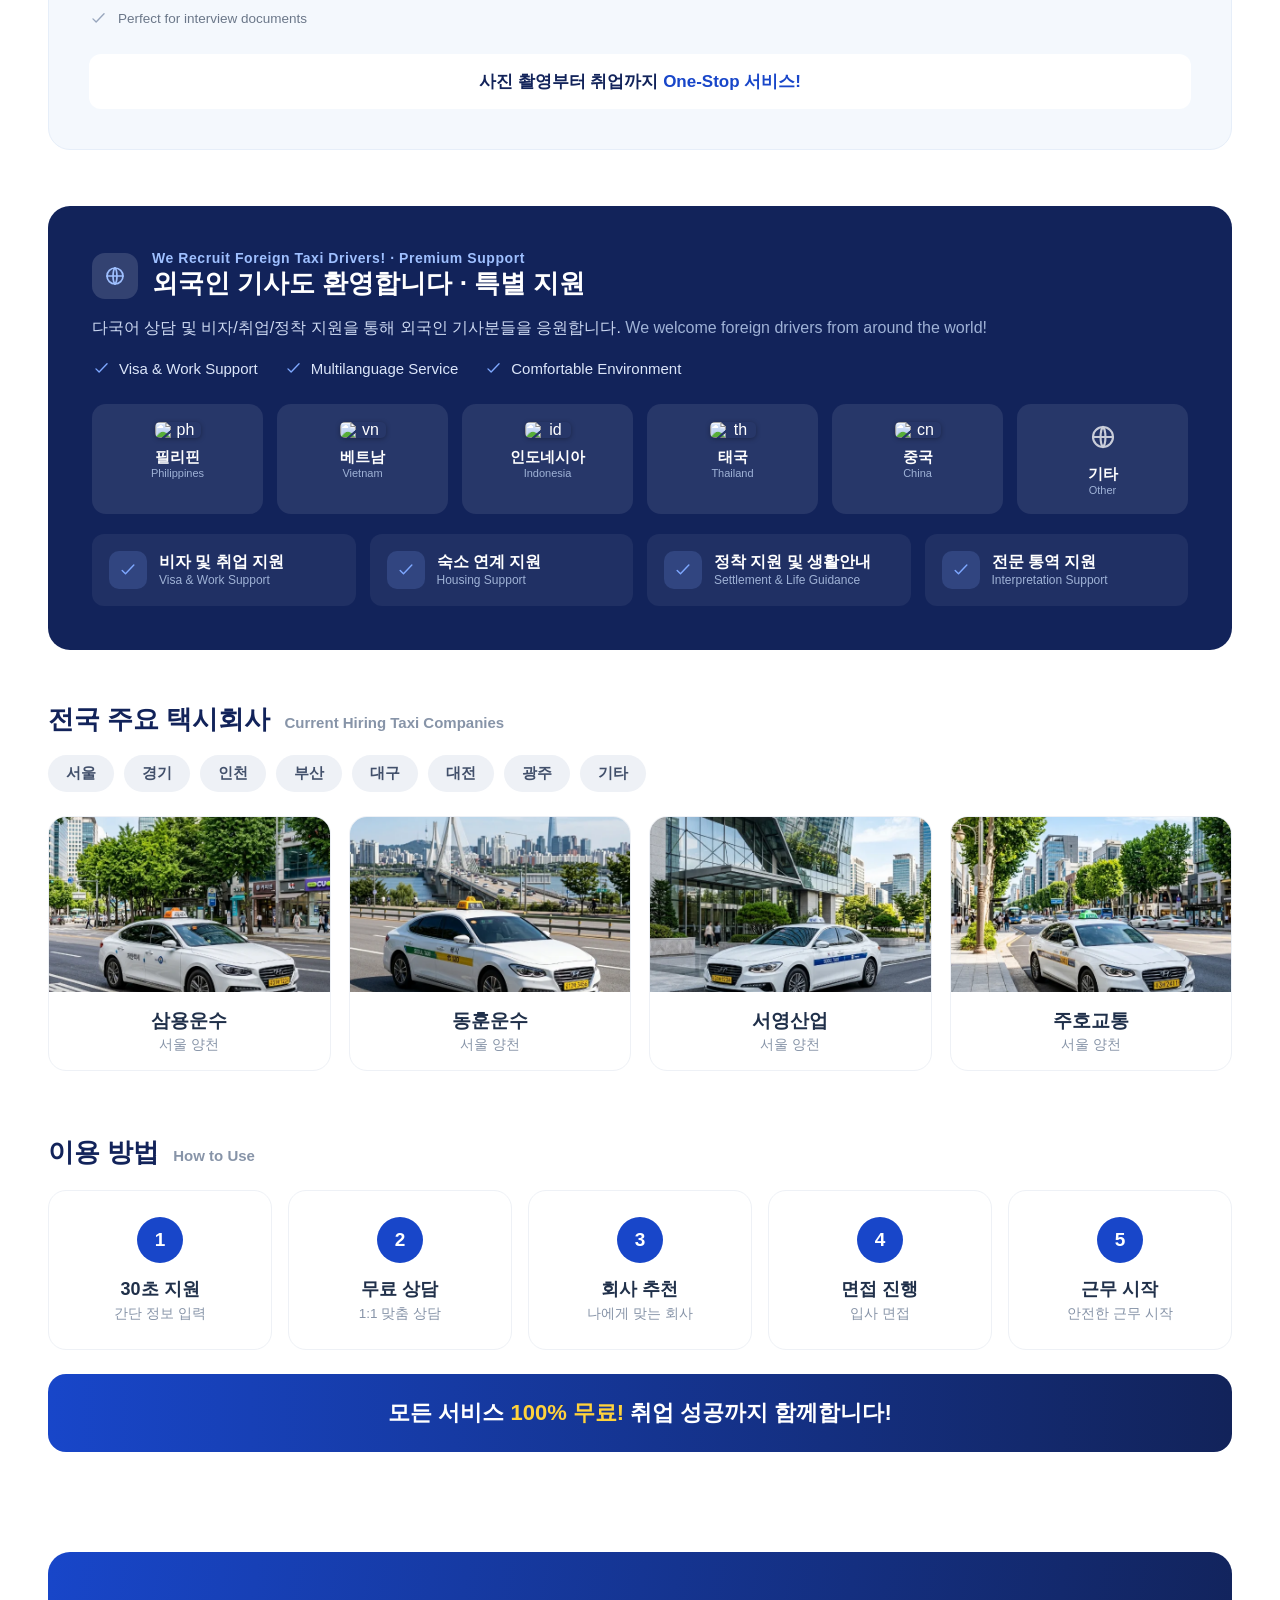
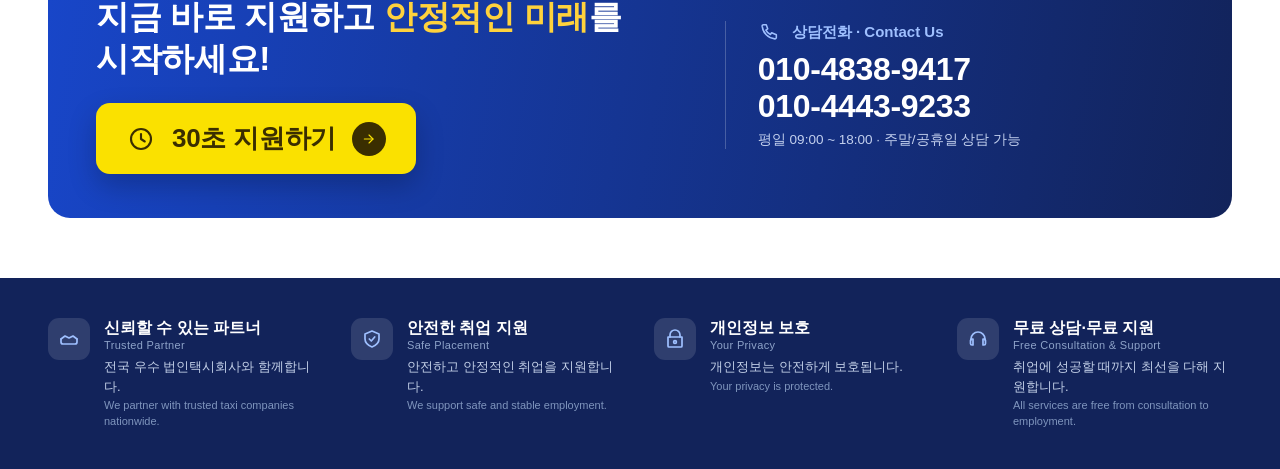
==== commit 01d38cc0: "랜딩 하단 CTA 교체 및 미사용 상담 스타일 정리 - index.html 하단 전화 상담 줄을 korean 페이지와 동일한 CTA 카드로 교체 - kr-cta 규칙(기본·900p" ====
--- a/index.html
+++ b/index.html
@@ -178,10 +178,24 @@
         <div class="step"><div class="step-n">5</div><div class="step-ko">근무 시작</div><div class="step-en">안전한 근무 시작</div></div>
       </div>
       <div class="steps-banner">모든 서비스 <span>100% 무료!</span> 취업 성공까지 함께합니다!</div>
-      <div class="consult-row consult-row-bottom">
-        <a href="tel:01048389417" class="consult consult-call">
-          <span class="consult-icon"><svg class="ico"><use href="#ic-phone"/></svg></span>
-          <span><span class="consult-ko">전화 상담</span><span class="consult-en">Call Now · 010-4838-9417 / 010-4443-9233</span></span>
+    </div>
+  </section>
+  <!-- bottom CTA -->
+  <section>
+    <div class="wrap kr-cta-wrap">
+      <div class="kr-cta">
+        <div>
+          <div class="kr-cta-title">지금 바로 지원하고 <span>안정적인 미래</span>를<br>시작하세요!</div>
+          <a href="#" class="kr-cta-btn" data-apply-open>
+            <span class="kr-cta-btn-icon"><svg class="ico"><use href="#ic-clock"/></svg></span>
+            <span class="kr-cta-btn-text">30초 지원하기</span>
+            <span class="kr-cta-btn-arrow"><svg class="ico"><use href="#ic-arrow"/></svg></span>
+          </a>
+        </div>
+        <a class="kr-cta-tel" href="tel:01048389417">
+          <div class="kr-cta-tel-label"><span class="kr-cta-tel-icon"><svg class="ico"><use href="#ic-phone"/></svg></span>상담전화 · Contact Us</div>
+          <div class="kr-cta-tel-nums">010-4838-9417<br>010-4443-9233</div>
+          <div class="kr-cta-tel-hours">평일 09:00 ~ 18:00 · 주말/공휴일 상담 가능</div>
         </a>
       </div>
     </div>
--- a/assets/css/base.css
+++ b/assets/css/base.css
@@ -54,7 +54,6 @@
 .section-en{font-size:15px;color:#8794a8;font-weight:600}
 
 /* ---------- consult buttons ---------- */
-.consult-row{padding-top:18px;display:grid;grid-template-columns:repeat(auto-fit,minmax(min(100%, 240px), 1fr));gap:16px}
 .consult{display:flex;align-items:center;gap:14px;border-radius:14px;padding:18px 20px}
 .consult-call{background:#12a150;color:#fff}
 .consult-icon{width:28px;height:28px;display:block;flex:none}
--- a/assets/css/landing.css
+++ b/assets/css/landing.css
@@ -32,7 +32,6 @@
 .cta-apply-title{font-size:34px;font-weight:800;letter-spacing:-.01em}
 .cta-apply-sub{font-size:14px;opacity:.92;margin-top:3px}
 .cta-apply-arrow{width:56px;height:56px;border-radius:50%;background:#fff;color:#e0342a;padding:15px;flex:none}
-.consult-row-bottom{margin-top:18px;padding-top:0}
 
 /* ---------- features ---------- */
 .features-wrap{padding:52px 48px}
@@ -113,6 +112,21 @@
 .steps-banner{margin-top:24px;background:linear-gradient(90deg,#1846c9,#12235a);color:#fff;border-radius:18px;padding:24px 28px;text-align:center;font-size:22px;font-weight:800}
 .steps-banner span{color:#ffd23c}
 
+/* ---------- bottom CTA (korean.css 와 동일 규칙) ---------- */
+.kr-cta-wrap{padding:56px 48px 60px}
+.kr-cta{background:linear-gradient(100deg,#1846c9 0%,#12235a 100%);border-radius:22px;padding:44px 48px;display:grid;grid-template-columns:1.3fr 1fr;gap:32px;align-items:center}
+.kr-cta-title{font-size:clamp(26px,2.6vw,34px);font-weight:800;color:#fff;letter-spacing:-.01em;line-height:1.25}
+.kr-cta-title span{color:#ffd23c}
+.kr-cta-btn{cursor:pointer;display:inline-flex;align-items:center;gap:16px;background:#fae100;color:#3a2e00;border-radius:14px;padding:18px 30px;margin-top:24px;box-shadow:0 12px 28px rgba(0,0,0,.22)}
+.kr-cta-btn-icon{width:30px;height:30px;display:block;flex:none}
+.kr-cta-btn-text{font-size:26px;font-weight:800;letter-spacing:-.01em}
+.kr-cta-btn-arrow{width:34px;height:34px;border-radius:50%;background:#3a2e00;color:#fae100;padding:9px;display:block;flex:none}
+.kr-cta-tel{border-left:1px solid rgba(255,255,255,.22);padding-left:32px}
+.kr-cta-tel-label{display:flex;align-items:center;gap:12px;color:#9fc0ff;font-size:15px;font-weight:700}
+.kr-cta-tel-icon{width:22px;height:22px;display:block}
+.kr-cta-tel-nums{font-size:32px;font-weight:800;color:#fff;letter-spacing:-.01em;margin-top:8px;line-height:1.15}
+.kr-cta-tel-hours{font-size:13.5px;color:#c3d0ee;margin-top:6px}
+
 /* ---------- responsive ---------- */
 @media (max-width:1100px){
   .hero{height:auto}
@@ -120,7 +134,10 @@
   .idphoto-stamp{right:-6px;top:-16px}
 }
 @media (max-width:900px){
-  .hero-inner,.cta-wrap,.features-wrap,.idphoto-wrap,.foreign-wrap,.companies-wrap,.steps-wrap{padding-left:20px;padding-right:20px}
+  .hero-inner,.cta-wrap,.features-wrap,.idphoto-wrap,.foreign-wrap,.companies-wrap,.steps-wrap,.kr-cta-wrap{padding-left:20px;padding-right:20px}
+  .kr-cta-wrap{padding-top:44px;padding-bottom:44px}
+  .kr-cta{grid-template-columns:1fr;padding:28px}
+  .kr-cta-tel{border-left:none;border-top:1px solid rgba(255,255,255,.22);padding-left:0;padding-top:24px}
   .hero-inner{padding-top:36px;padding-bottom:32px}
   .hero-grid{gap:32px}
   .hero-title{font-size:clamp(32px,7.4vw,46px)}
@@ -139,7 +156,11 @@
   .steps-banner{font-size:18px;padding:20px}
 }
 @media (max-width:560px){
-  .hero-inner,.cta-wrap,.features-wrap,.idphoto-wrap,.foreign-wrap,.companies-wrap,.steps-wrap{padding-left:16px;padding-right:16px}
+  .hero-inner,.cta-wrap,.features-wrap,.idphoto-wrap,.foreign-wrap,.companies-wrap,.steps-wrap,.kr-cta-wrap{padding-left:16px;padding-right:16px}
+  .kr-cta{padding:22px}
+  .kr-cta-btn{padding:16px 20px;gap:12px;width:100%;justify-content:center}
+  .kr-cta-btn-text{font-size:22px}
+  .kr-cta-tel-nums{font-size:26px}
   .hero-title{font-size:30px}
   .hero-sub-en{font-size:16px}
   .hero-income{padding:14px 16px;gap:12px}
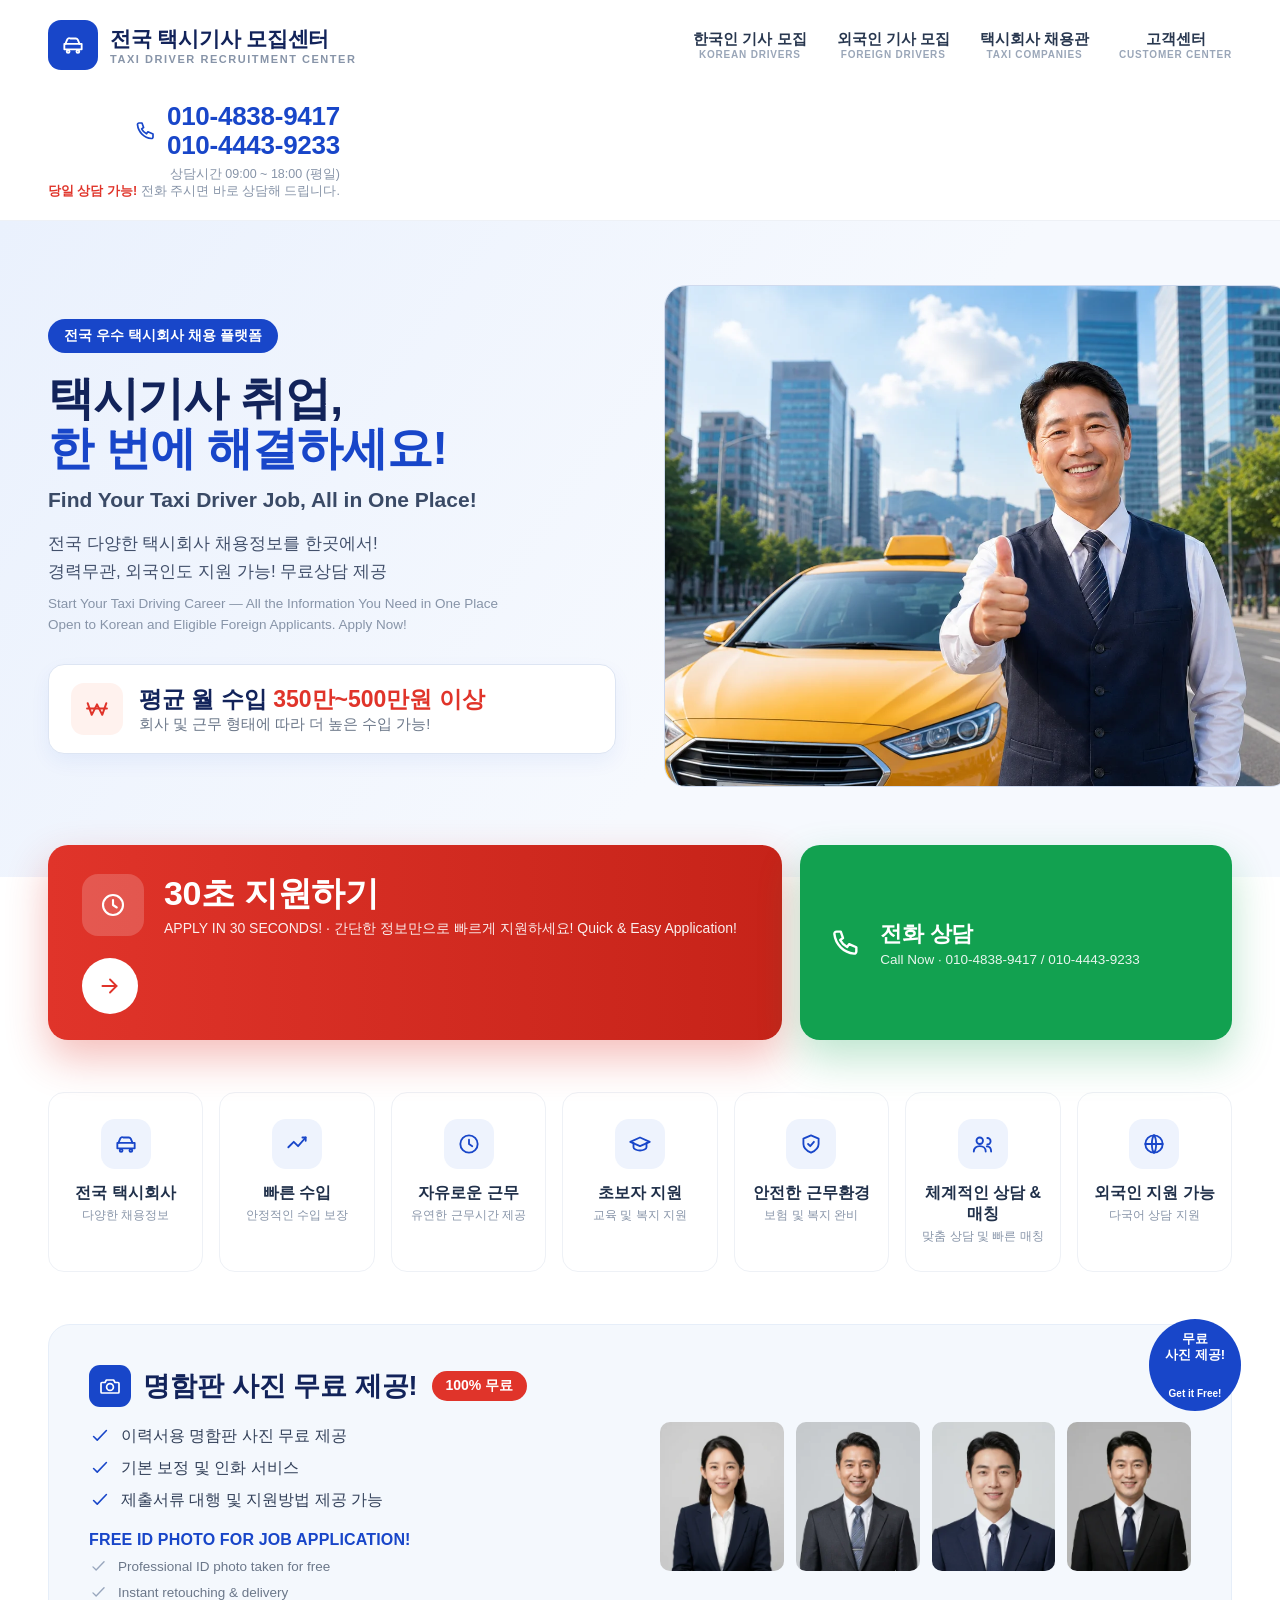
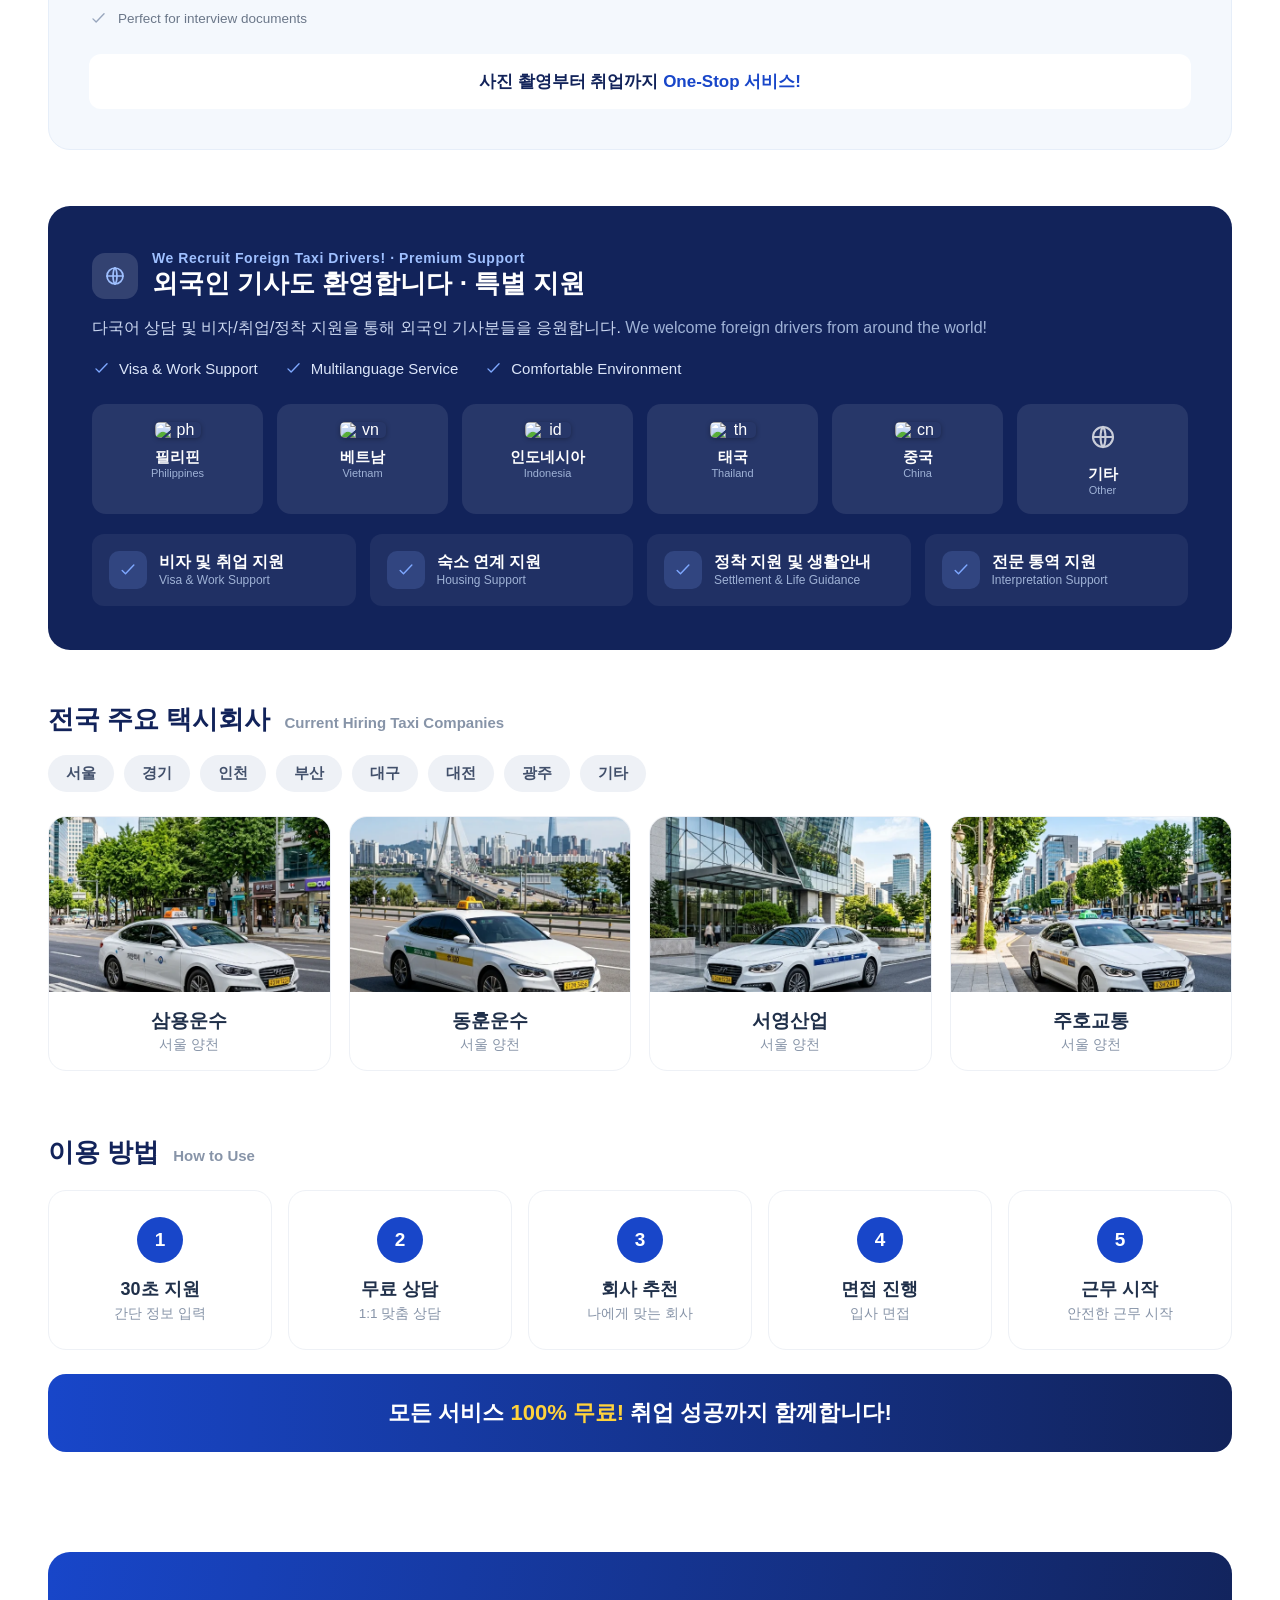
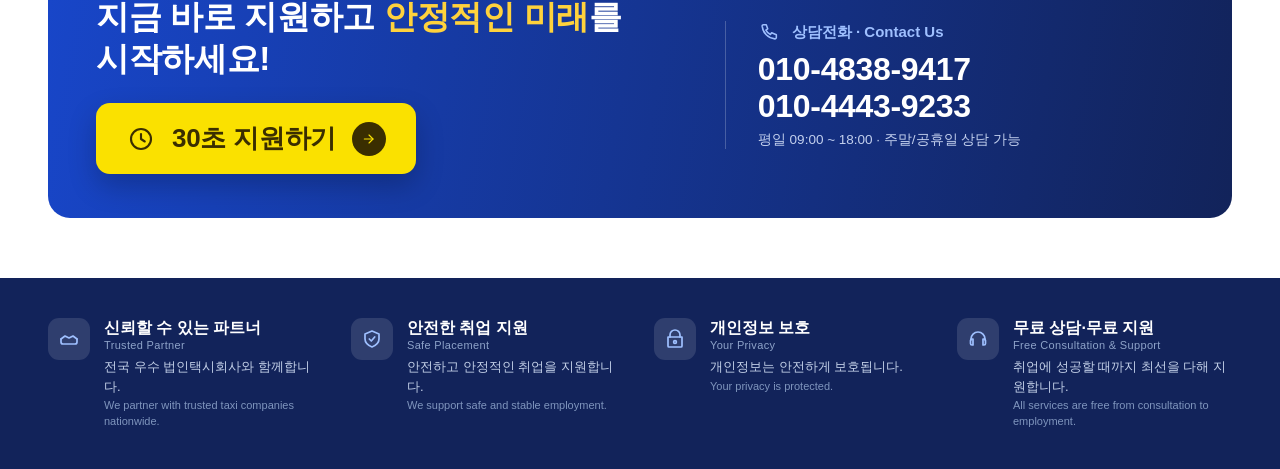
==== commit b7fbe6af: "히어로 영문 문구를 자연스러운 표현으로 교체 Co-Authored-By: Claude Opus 4.8 (1M context) <noreply@anthropic.com>" ====
--- a/index.html
+++ b/index.html
@@ -5,10 +5,63 @@
 <meta name="viewport" content="width=device-width, initial-scale=1">
 <title>전국 택시기사 모집센터 | 택시기사 취업, 한 번에 해결하세요!</title>
 <meta name="description" content="전국 다양한 택시회사 채용정보를 한곳에서! 경력무관, 외국인도 지원 가능! 무료상담 제공.">
+<link rel="canonical" href="https://taxijob.kr/">
+<meta property="og:type" content="website">
+<meta property="og:site_name" content="전국 택시기사 모집센터">
+<meta property="og:locale" content="ko_KR">
+<meta property="og:url" content="https://taxijob.kr/">
+<meta property="og:title" content="전국 택시기사 모집센터 | 택시기사 취업, 한 번에 해결하세요!">
+<meta property="og:description" content="전국 다양한 택시회사 채용정보를 한곳에서! 경력무관, 외국인도 지원 가능! 무료상담 제공.">
+<meta property="og:image" content="https://taxijob.kr/assets/img/og.png">
+<meta property="og:image:width" content="1200">
+<meta property="og:image:height" content="630">
+<meta name="twitter:card" content="summary_large_image">
+<link rel="icon" href="assets/img/favicon.svg" type="image/svg+xml">
+<link rel="apple-touch-icon" href="assets/img/apple-touch-icon.png">
 <link rel="stylesheet" href="https://cdn.jsdelivr.net/gh/orioncactus/pretendard/dist/web/static/pretendard.css">
 <link rel="stylesheet" href="assets/css/base.css">
 <script src="assets/js/layout.js"></script>
 <link rel="stylesheet" href="assets/css/landing.css">
+<script type="application/ld+json">
+{
+  "@context": "https://schema.org",
+  "@graph": [
+    {
+      "@type": "WebSite",
+      "@id": "https://taxijob.kr/#website",
+      "url": "https://taxijob.kr/",
+      "name": "전국 택시기사 모집센터",
+      "inLanguage": "ko-KR",
+      "publisher": { "@id": "https://taxijob.kr/#org" }
+    },
+    {
+      "@type": "Organization",
+      "@id": "https://taxijob.kr/#org",
+      "name": "전국 택시기사 모집센터",
+      "alternateName": "TAXI DRIVER RECRUITMENT CENTER",
+      "url": "https://taxijob.kr/",
+      "logo": "https://taxijob.kr/assets/img/apple-touch-icon.png",
+      "image": "https://taxijob.kr/assets/img/og.png",
+      "description": "전국 우수 법인택시 회사의 채용정보를 한곳에서 제공하고, 무료 상담과 매칭으로 취업까지 지원합니다.",
+      "areaServed": { "@type": "Country", "name": "대한민국" },
+      "contactPoint": [
+        {
+          "@type": "ContactPoint",
+          "telephone": "+82-10-4838-9417",
+          "contactType": "customer service",
+          "availableLanguage": ["ko", "en"]
+        },
+        {
+          "@type": "ContactPoint",
+          "telephone": "+82-10-4443-9233",
+          "contactType": "customer service",
+          "availableLanguage": ["ko", "en"]
+        }
+      ]
+    }
+  ]
+}
+</script>
 </head>
 <body>
 
@@ -26,7 +79,7 @@
           <h1 class="hero-title">택시기사 취업,<br><span>한 번에 해결하세요!</span></h1>
           <div class="hero-sub-en">Find Your Taxi Driver Job, All in One Place!</div>
           <p class="hero-desc">전국 다양한 택시회사 채용정보를 한곳에서!<br>경력무관, 외국인도 지원 가능! 무료상담 제공</p>
-          <p class="hero-desc-en">Start a driver job information in one place!<br>For Korean and foreigner! absolutely apply now!</p>
+          <p class="hero-desc-en">Start Your Taxi Driving Career — All the Information You Need in One Place<br>Open to Korean and Eligible Foreign Applicants. Apply Now!</p>
           <div class="hero-income">
             <div class="hero-income-icon"><svg class="ico"><use href="#ic-won"/></svg></div>
             <div>
